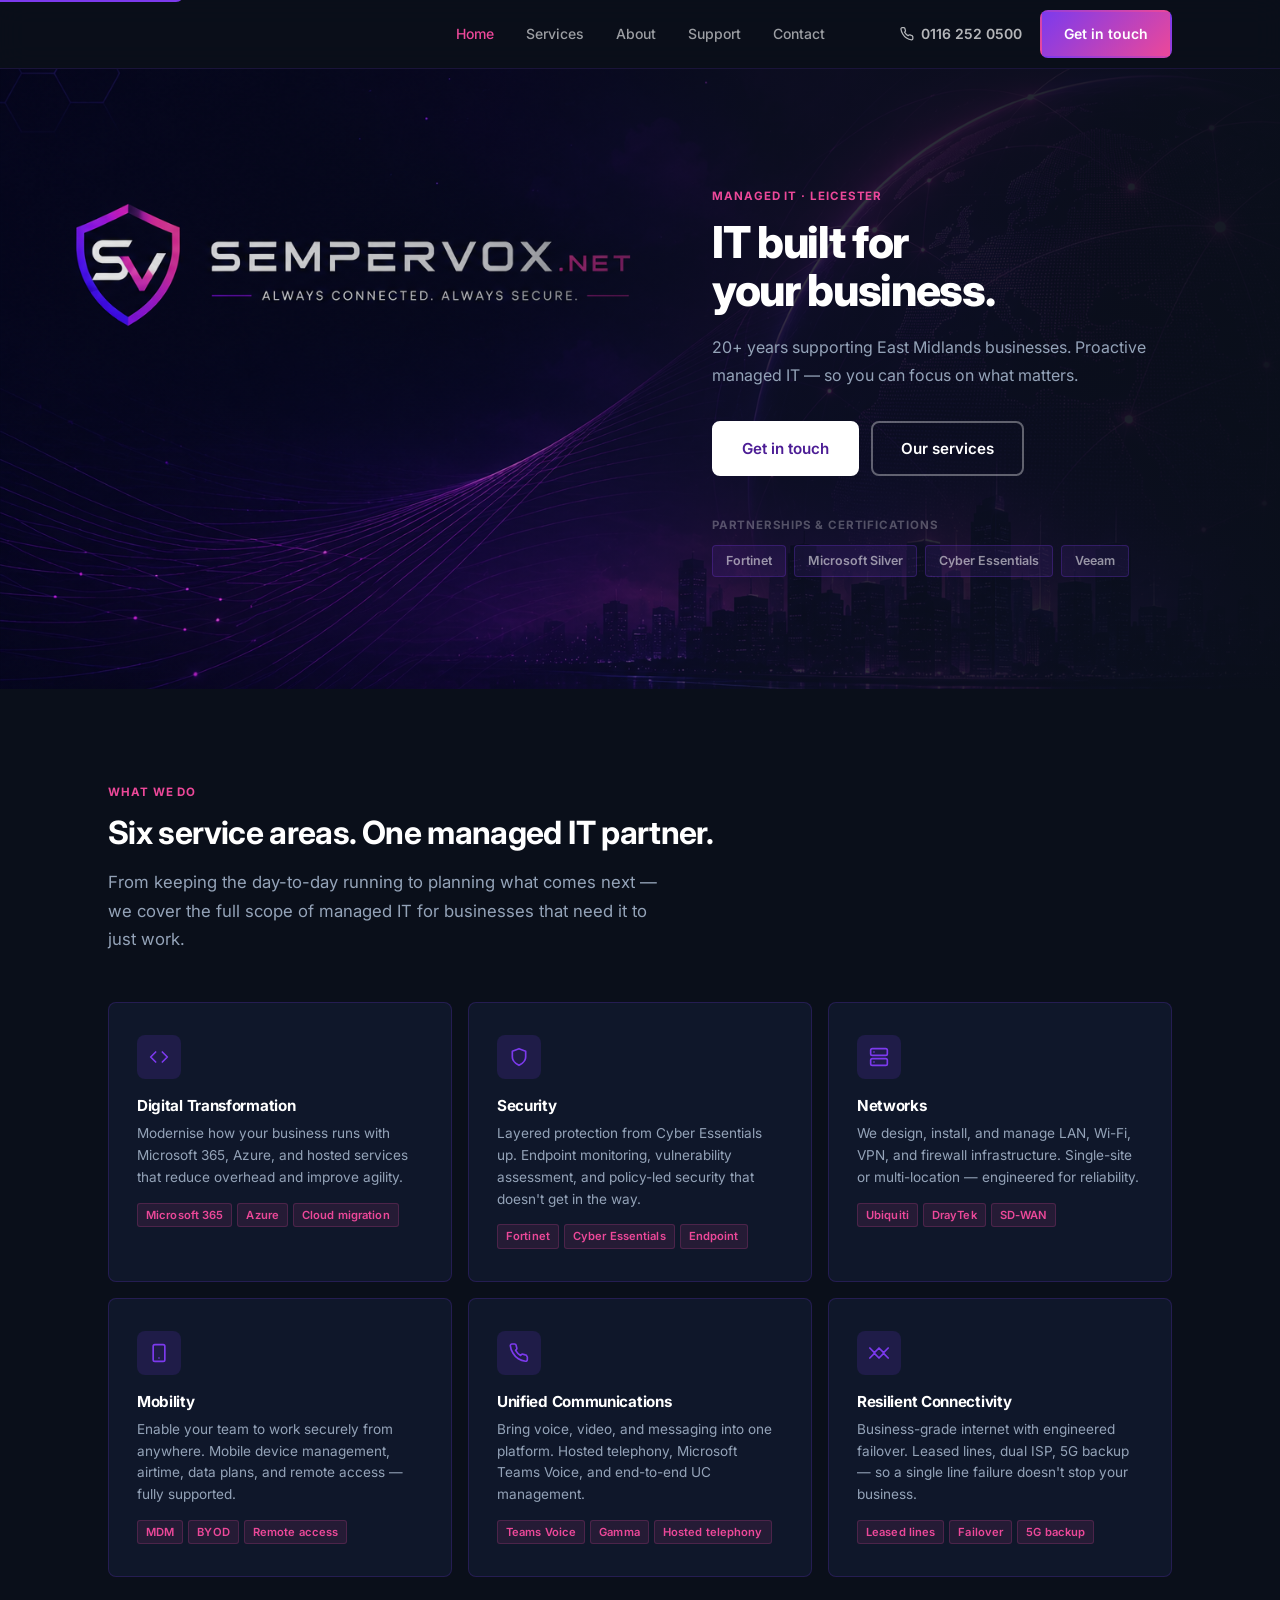
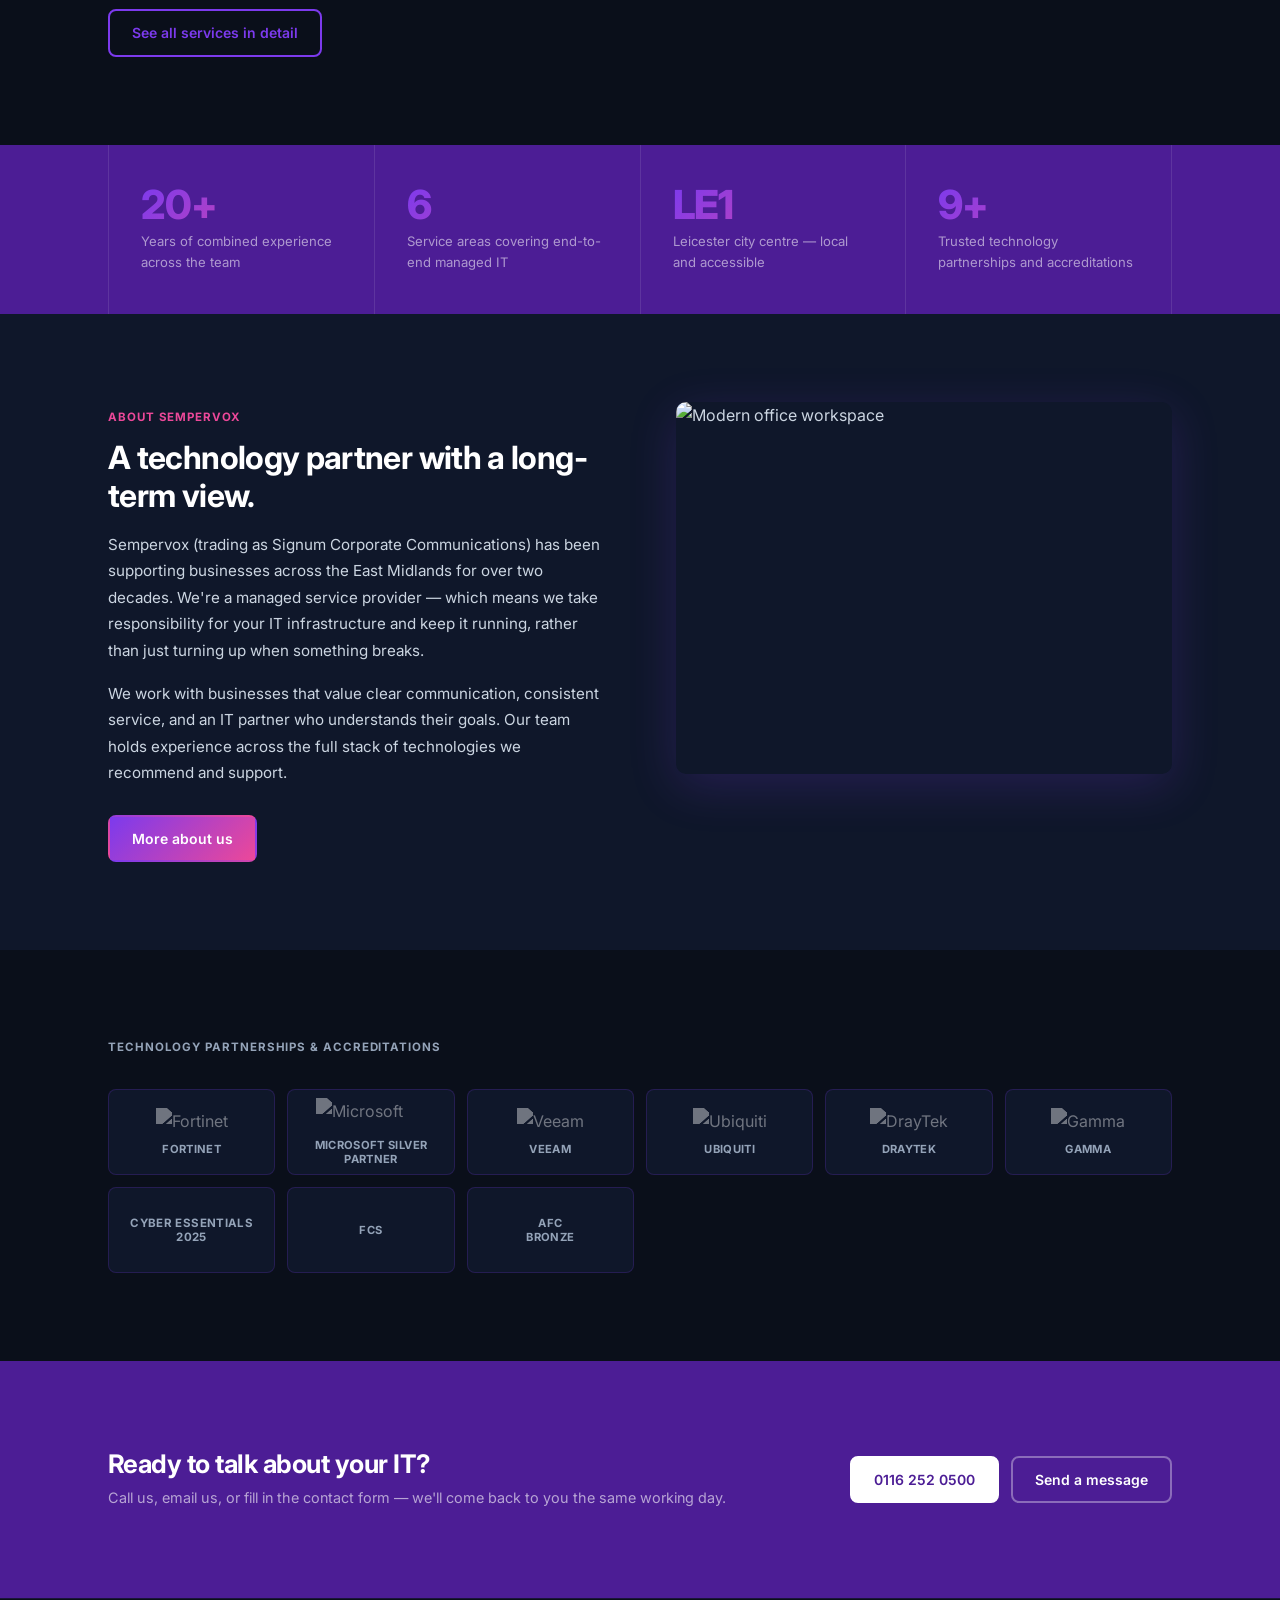
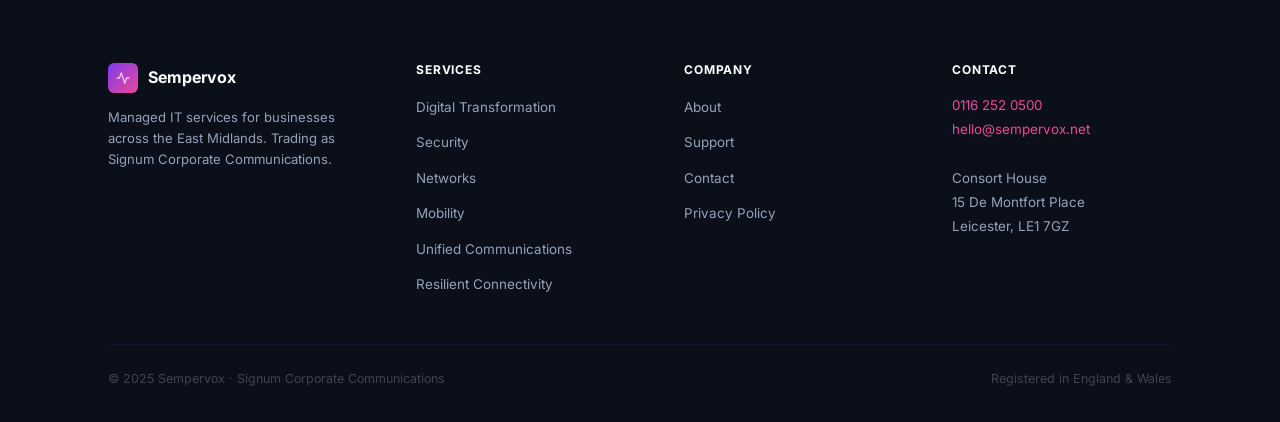
==== index.html @ 4c87d544 "Add Home link to nav on all pages Co-Authored-By: Claude Sonnet 4.6 <noreply@anthropic.com>" ====
<!DOCTYPE html>
<html lang="en">
<head>
<meta charset="UTF-8"/>
<meta name="viewport" content="width=device-width,initial-scale=1.0"/>
<title>Sempervox — Managed IT Services · Leicester</title>
<meta name="description" content="Sempervox is a Leicester-based managed service provider with over 20 years' experience. IT support, security, networks, and connectivity for businesses across the East Midlands."/>
<link rel="icon" href="assets/favicon.png"/>
<link rel="preconnect" href="https://fonts.googleapis.com"/>
<link rel="preconnect" href="https://fonts.gstatic.com" crossorigin/>
<link href="https://fonts.googleapis.com/css2?family=Inter:wght@400;500;600;700;800&display=swap" rel="stylesheet"/>
<link rel="stylesheet" href="style.css?v=3"/>
</head>
<body>
<a class="skip-link" href="#main">Skip to main content</a>

<!-- NAV -->
<header class="site-header">
  <div class="container nav">
    <nav class="nav-links" aria-label="Primary">
      <a href="index.html" aria-current="page">Home</a>
      <a href="services.html">Services</a>
      <a href="about.html">About</a>
      <a href="support.html">Support</a>
      <a href="contact.html">Contact</a>
    </nav>
    <div class="nav-right">
      <a class="nav-phone" href="tel:01162520500" aria-label="Call us on 0116 252 0500">
        <svg width="14" height="14" viewBox="0 0 24 24" fill="none" stroke="currentColor" stroke-width="2.2" stroke-linecap="round" stroke-linejoin="round"><path d="M22 16.92v3a2 2 0 0 1-2.18 2 19.79 19.79 0 0 1-8.63-3.07A19.5 19.5 0 0 1 4.69 12 19.79 19.79 0 0 1 1.61 3.4 2 2 0 0 1 3.61 1.22h3a2 2 0 0 1 2 1.72 12.84 12.84 0 0 0 .7 2.81 2 2 0 0 1-.45 2.11L7.91 8.91a16 16 0 0 0 6 6l.86-.86a2 2 0 0 1 2.11-.45 12.84 12.84 0 0 0 2.81.7A2 2 0 0 1 21.5 16.18v-.26z"/></svg>
        0116 252 0500
      </a>
      <a class="btn" href="contact.html">Get in touch</a>
    </div>
  </div>
</header>

<main id="main">

  <!-- HERO -->
  <section class="hero">
    <img class="hero-photo-bg" src="assets/herologo.png" alt="" aria-hidden="true" loading="eager"/>
    <div class="hero-overlay"></div>
    <div class="container">
      <div class="hero-inner">
        <div class="hero-content">
          <span class="label">Managed IT · Leicester</span>
          <h1>IT built for<br>your business.</h1>
          <p class="hero-sub">20+ years supporting East Midlands businesses. Proactive managed IT — so you can focus on what matters.</p>
          <div class="hero-actions">
            <a class="btn btn--white btn--lg" href="contact.html">Get in touch</a>
            <a class="btn btn--outline-white btn--lg" href="services.html">Our services</a>
          </div>
          <div class="hero-trust">
            <span class="hero-trust-label">Partnerships &amp; certifications</span>
            <div class="hero-trust-row">
              <span class="trust-pill">Fortinet</span>
              <span class="trust-pill">Microsoft Silver</span>
              <span class="trust-pill">Cyber Essentials</span>
              <span class="trust-pill">Veeam</span>
            </div>
          </div>
        </div>
      </div>
    </div>
  </section>

  <!-- SERVICES -->
  <section class="section">
    <div class="container">
      <span class="label">What we do</span>
      <h2 class="section-title">Six service areas. One managed IT partner.</h2>
      <p class="section-lead">From keeping the day-to-day running to planning what comes next — we cover the full scope of managed IT for businesses that need it to just work.</p>
      <div class="services-grid">
        <div class="service-card">
          <div class="service-icon">
            <svg width="20" height="20" viewBox="0 0 24 24" fill="none" stroke="#7C3AED" stroke-width="2" stroke-linecap="round" stroke-linejoin="round"><polyline points="16 18 22 12 16 6"/><polyline points="8 6 2 12 8 18"/></svg>
          </div>
          <h3>Digital Transformation</h3>
          <p>Modernise how your business runs with Microsoft 365, Azure, and hosted services that reduce overhead and improve agility.</p>
          <div class="service-tags">
            <span class="service-tag">Microsoft 365</span>
            <span class="service-tag">Azure</span>
            <span class="service-tag">Cloud migration</span>
          </div>
        </div>
        <div class="service-card">
          <div class="service-icon">
            <svg width="20" height="20" viewBox="0 0 24 24" fill="none" stroke="#7C3AED" stroke-width="2" stroke-linecap="round" stroke-linejoin="round"><path d="M12 22s8-4 8-10V5l-8-3-8 3v7c0 6 8 10 8 10z"/></svg>
          </div>
          <h3>Security</h3>
          <p>Layered protection from Cyber Essentials up. Endpoint monitoring, vulnerability assessment, and policy-led security that doesn't get in the way.</p>
          <div class="service-tags">
            <span class="service-tag">Fortinet</span>
            <span class="service-tag">Cyber Essentials</span>
            <span class="service-tag">Endpoint</span>
          </div>
        </div>
        <div class="service-card">
          <div class="service-icon">
            <svg width="20" height="20" viewBox="0 0 24 24" fill="none" stroke="#7C3AED" stroke-width="2" stroke-linecap="round" stroke-linejoin="round"><rect x="2" y="2" width="20" height="8" rx="2" ry="2"/><rect x="2" y="14" width="20" height="8" rx="2" ry="2"/><line x1="6" y1="6" x2="6.01" y2="6"/><line x1="6" y1="18" x2="6.01" y2="18"/></svg>
          </div>
          <h3>Networks</h3>
          <p>We design, install, and manage LAN, Wi-Fi, VPN, and firewall infrastructure. Single-site or multi-location — engineered for reliability.</p>
          <div class="service-tags">
            <span class="service-tag">Ubiquiti</span>
            <span class="service-tag">DrayTek</span>
            <span class="service-tag">SD-WAN</span>
          </div>
        </div>
        <div class="service-card">
          <div class="service-icon">
            <svg width="20" height="20" viewBox="0 0 24 24" fill="none" stroke="#7C3AED" stroke-width="2" stroke-linecap="round" stroke-linejoin="round"><rect x="5" y="2" width="14" height="20" rx="2" ry="2"/><line x1="12" y1="18" x2="12.01" y2="18"/></svg>
          </div>
          <h3>Mobility</h3>
          <p>Enable your team to work securely from anywhere. Mobile device management, airtime, data plans, and remote access — fully supported.</p>
          <div class="service-tags">
            <span class="service-tag">MDM</span>
            <span class="service-tag">BYOD</span>
            <span class="service-tag">Remote access</span>
          </div>
        </div>
        <div class="service-card">
          <div class="service-icon">
            <svg width="20" height="20" viewBox="0 0 24 24" fill="none" stroke="#7C3AED" stroke-width="2" stroke-linecap="round" stroke-linejoin="round"><path d="M22 16.92v3a2 2 0 0 1-2.18 2 19.79 19.79 0 0 1-8.63-3.07A19.5 19.5 0 0 1 4.69 12 19.79 19.79 0 0 1 1.61 3.4 2 2 0 0 1 3.61 1.22h3a2 2 0 0 1 2 1.72 12.84 12.84 0 0 0 .7 2.81 2 2 0 0 1-.45 2.11L7.91 8.91a16 16 0 0 0 6 6l.86-.86a2 2 0 0 1 2.11-.45 12.84 12.84 0 0 0 2.81.7A2 2 0 0 1 21.5 16.18v-.26z"/></svg>
          </div>
          <h3>Unified Communications</h3>
          <p>Bring voice, video, and messaging into one platform. Hosted telephony, Microsoft Teams Voice, and end-to-end UC management.</p>
          <div class="service-tags">
            <span class="service-tag">Teams Voice</span>
            <span class="service-tag">Gamma</span>
            <span class="service-tag">Hosted telephony</span>
          </div>
        </div>
        <div class="service-card">
          <div class="service-icon">
            <svg width="20" height="20" viewBox="0 0 24 24" fill="none" stroke="#7C3AED" stroke-width="2" stroke-linecap="round" stroke-linejoin="round"><path d="M1 6l5.5 5.5L12 6l5.5 5.5L23 6"/><path d="M1 18l5.5-5.5L12 18l5.5-5.5L23 18"/></svg>
          </div>
          <h3>Resilient Connectivity</h3>
          <p>Business-grade internet with engineered failover. Leased lines, dual ISP, 5G backup — so a single line failure doesn't stop your business.</p>
          <div class="service-tags">
            <span class="service-tag">Leased lines</span>
            <span class="service-tag">Failover</span>
            <span class="service-tag">5G backup</span>
          </div>
        </div>
      </div>
      <div style="margin-top:32px">
        <a class="btn btn--outline" href="services.html">See all services in detail</a>
      </div>
    </div>
  </section>

  <!-- STATS -->
  <section class="section--navy stats-bar">
    <div class="container">
      <div class="stats-inner">
        <div class="stat-block">
          <div class="stat-num">20+</div>
          <div class="stat-label">Years of combined experience across the team</div>
        </div>
        <div class="stat-block">
          <div class="stat-num">6</div>
          <div class="stat-label">Service areas covering end-to-end managed IT</div>
        </div>
        <div class="stat-block">
          <div class="stat-num">LE1</div>
          <div class="stat-label">Leicester city centre — local and accessible</div>
        </div>
        <div class="stat-block">
          <div class="stat-num">9+</div>
          <div class="stat-label">Trusted technology partnerships and accreditations</div>
        </div>
      </div>
    </div>
  </section>

  <!-- ABOUT -->
  <section class="section section--alt">
    <div class="container">
      <div class="about-split">
        <div>
          <span class="label">About Sempervox</span>
          <h2 class="section-title">A technology partner with a long-term view.</h2>
          <div class="about-body">
            <p>Sempervox (trading as Signum Corporate Communications) has been supporting businesses across the East Midlands for over two decades. We're a managed service provider — which means we take responsibility for your IT infrastructure and keep it running, rather than just turning up when something breaks.</p>
            <p>We work with businesses that value clear communication, consistent service, and an IT partner who understands their goals. Our team holds experience across the full stack of technologies we recommend and support.</p>
          </div>
          <div style="margin-top:28px">
            <a class="btn" href="about.html">More about us</a>
          </div>
        </div>
        <div>
          <img class="about-photo" src="https://images.unsplash.com/photo-1497366216548-37526070297c?auto=format&fit=crop&w=900&q=80" alt="Modern office workspace" loading="lazy"/>
        </div>
      </div>
    </div>
  </section>

  <!-- PARTNERS -->
  <section class="section">
    <div class="container">
      <p class="partners-title">Technology partnerships &amp; accreditations</p>
      <div class="partner-logo-grid">
        <div class="partner-logo-card">
          <img src="https://logo.clearbit.com/fortinet.com" alt="Fortinet" loading="lazy"/>
          <span class="partner-logo-text">Fortinet</span>
        </div>
        <div class="partner-logo-card">
          <img src="https://logo.clearbit.com/microsoft.com" alt="Microsoft Silver Partner" loading="lazy"/>
          <span class="partner-logo-text">Microsoft Silver Partner</span>
        </div>
        <div class="partner-logo-card">
          <img src="https://logo.clearbit.com/veeam.com" alt="Veeam" loading="lazy"/>
          <span class="partner-logo-text">Veeam</span>
        </div>
        <div class="partner-logo-card">
          <img src="https://logo.clearbit.com/ui.com" alt="Ubiquiti" loading="lazy"/>
          <span class="partner-logo-text">Ubiquiti</span>
        </div>
        <div class="partner-logo-card">
          <img src="https://logo.clearbit.com/draytek.com" alt="DrayTek" loading="lazy"/>
          <span class="partner-logo-text">DrayTek</span>
        </div>
        <div class="partner-logo-card">
          <img src="https://logo.clearbit.com/gamma.co.uk" alt="Gamma" loading="lazy"/>
          <span class="partner-logo-text">Gamma</span>
        </div>
        <div class="partner-logo-card">
          <span class="partner-logo-text" style="font-size:.72rem">Cyber Essentials<br>2025</span>
        </div>
        <div class="partner-logo-card">
          <span class="partner-logo-text">FCS</span>
        </div>
        <div class="partner-logo-card">
          <span class="partner-logo-text">AFC<br>Bronze</span>
        </div>
      </div>
    </div>
  </section>

  <!-- CTA -->
  <section class="section section--navy">
    <div class="container">
      <div class="cta-band">
        <div>
          <h2>Ready to talk about your IT?</h2>
          <p>Call us, email us, or fill in the contact form — we'll come back to you the same working day.</p>
        </div>
        <div class="cta-actions">
          <a class="btn btn--white" href="tel:01162520500">0116 252 0500</a>
          <a class="btn btn--outline-white" href="contact.html">Send a message</a>
        </div>
      </div>
    </div>
  </section>

</main>

<!-- FOOTER -->
<footer class="site-footer">
  <div class="container">
    <div class="footer-grid">
      <div>
        <div class="footer-logo">
          <span class="footer-logo-mark" aria-hidden="true">
            <svg width="14" height="14" viewBox="0 0 24 24" fill="none" stroke="rgba(255,255,255,.7)" stroke-width="2.2" stroke-linecap="round" stroke-linejoin="round"><polyline points="22 12 18 12 15 21 9 3 6 12 2 12"/></svg>
          </span>
          Sempervox
        </div>
        <p class="footer-tagline">Managed IT services for businesses across the East Midlands. Trading as Signum Corporate Communications.</p>
      </div>
      <div class="footer-col">
        <h4>Services</h4>
        <ul>
          <li><a href="services.html#transformation">Digital Transformation</a></li>
          <li><a href="services.html#security">Security</a></li>
          <li><a href="services.html#networks">Networks</a></li>
          <li><a href="services.html#mobility">Mobility</a></li>
          <li><a href="services.html#uc">Unified Communications</a></li>
          <li><a href="services.html#connectivity">Resilient Connectivity</a></li>
        </ul>
      </div>
      <div class="footer-col">
        <h4>Company</h4>
        <ul>
          <li><a href="about.html">About</a></li>
          <li><a href="support.html">Support</a></li>
          <li><a href="contact.html">Contact</a></li>
          <li><a href="privacy.html">Privacy Policy</a></li>
        </ul>
      </div>
      <div class="footer-col">
        <h4>Contact</h4>
        <address>
          <a href="tel:01162520500">0116 252 0500</a><br>
          <a href="mailto:hello@sempervox.net">hello@sempervox.net</a><br><br>
          Consort House<br>
          15 De Montfort Place<br>
          Leicester, LE1 7GZ
        </address>
      </div>
    </div>
    <div class="footer-bottom">
      <span>© 2025 Sempervox · Signum Corporate Communications</span>
      <span>Registered in England &amp; Wales</span>
    </div>
  </div>
</footer>

</body>
</html>
---- style.css ----
/* ── Variables ─────────────────────────────────────────────────────────────── */
:root {
  --primary:    #7C3AED;
  --secondary:  #EC4899;
  --accent:     #EC4899;
  --violet:     #4C1D95;

  --background: #0A0F1A;
  --surface:    #0F172A;
  --surface-2:  #131929;

  --heading:    #FFFFFF;
  --text:       #CBD5E1;
  --muted:      #94A3B8;

  --gradient:   linear-gradient(135deg, #7C3AED 0%, #EC4899 100%);
  --border:     rgba(124,58,237,.2);
  --border-hover: rgba(236,72,153,.5);
  --radius:     8px;
}

/* ── Reset ──────────────────────────────────────────────────────────────────── */
*, *::before, *::after { box-sizing: border-box; margin: 0; padding: 0; }
html { scroll-behavior: smooth; font-size: 16px; }
body {
  font-family: 'Inter', -apple-system, BlinkMacSystemFont, 'Segoe UI', sans-serif;
  color: var(--text);
  background: var(--background);
  line-height: 1.65;
  -webkit-font-smoothing: antialiased;
}
img { max-width: 100%; display: block; }
a { color: var(--secondary); text-decoration: none; transition: color .15s; }
a:hover { color: #fff; }
ul, ol { list-style: none; }

/* ── Layout ─────────────────────────────────────────────────────────────────── */
.container {
  width: 100%;
  max-width: 1120px;
  margin: 0 auto;
  padding: 0 28px;
}
.section { padding: 88px 0; }
.section--alt { background: var(--surface); }
.section--navy {
  background: var(--violet);
  color: #fff;
}
.section--dark { background: var(--background); }

/* ── Skip link ──────────────────────────────────────────────────────────────── */
.skip-link {
  position: absolute; top: -40px; left: 0;
  background: var(--primary); color: #fff;
  padding: 8px 16px; z-index: 100;
  border-radius: 0 0 var(--radius) 0;
  transition: top .2s;
}
.skip-link:focus { top: 0; }

/* ── Header / Nav ───────────────────────────────────────────────────────────── */
.site-header {
  position: sticky; top: 0; z-index: 50;
  background: rgba(10,15,26,.9);
  border-bottom: 1px solid rgba(124,58,237,.15);
  backdrop-filter: blur(14px);
  -webkit-backdrop-filter: blur(14px);
}
.nav {
  display: grid;
  grid-template-columns: 1fr auto 1fr;
  align-items: center;
  height: 68px;
}
.nav-links {
  grid-column: 2;
  display: flex;
  align-items: center;
  gap: 32px;
}
.nav-links a {
  font-size: .875rem;
  font-weight: 500;
  color: rgba(255,255,255,.6);
  transition: color .15s;
}
.nav-links a:hover,
.nav-links a[aria-current="page"] { color: var(--secondary); }
.nav-right {
  grid-column: 3;
  justify-self: end;
  display: flex;
  align-items: center;
  gap: 18px;
}
.nav-phone {
  font-size: .875rem;
  font-weight: 600;
  color: rgba(255,255,255,.7);
  display: flex;
  align-items: center;
  gap: 7px;
}
.nav-phone:hover { color: var(--secondary); }

/* ── Buttons ────────────────────────────────────────────────────────────────── */
.btn {
  display: inline-flex;
  align-items: center;
  gap: 7px;
  padding: 10px 22px;
  background: var(--gradient);
  color: #fff;
  font-size: .875rem;
  font-weight: 600;
  border-radius: var(--radius);
  border: 2px solid transparent;
  cursor: pointer;
  transition: opacity .15s, box-shadow .15s;
  white-space: nowrap;
}
.btn:hover { opacity: .88; color: #fff; box-shadow: 0 4px 24px rgba(124,58,237,.45); }
.btn--outline {
  background: transparent;
  color: var(--primary);
  border-color: var(--primary);
}
.btn--outline:hover { background: var(--primary); color: #fff; opacity: 1; box-shadow: none; }
.btn--white {
  background: #fff;
  color: var(--violet);
  border-color: #fff;
}
.btn--white:hover { background: #f3e8ff; color: var(--violet); opacity: 1; box-shadow: none; }
.btn--outline-white {
  background: transparent;
  color: #fff;
  border-color: rgba(255,255,255,.35);
}
.btn--outline-white:hover { background: rgba(255,255,255,.1); color: #fff; opacity: 1; }
.btn--lg { padding: 13px 28px; font-size: .95rem; }

/* ── Labels / headings ──────────────────────────────────────────────────────── */
.label {
  display: inline-block;
  font-size: .72rem;
  font-weight: 700;
  letter-spacing: .08em;
  text-transform: uppercase;
  color: var(--secondary);
  margin-bottom: 12px;
}
.section--navy .label { color: #f9a8d4; }
h1, h2, h3, h4 {
  font-weight: 700;
  line-height: 1.2;
  letter-spacing: -.02em;
  color: var(--heading);
}
.section-title { font-size: 2rem; margin-bottom: 16px; }
.section-lead {
  font-size: 1.05rem;
  color: var(--muted);
  max-width: 560px;
  line-height: 1.7;
}
.section--navy .section-lead { color: rgba(255,255,255,.65); }

/* ── Hero ───────────────────────────────────────────────────────────────────── */
.hero {
  position: relative;
  min-height: 620px;
  overflow: hidden;
  color: #fff;
}
.hero-photo-bg {
  position: absolute;
  inset: 0;
  width: 100%;
  height: 100%;
  object-fit: cover;
  object-position: center;
  z-index: 0;
}
.hero-overlay {
  position: absolute;
  inset: 0;
  z-index: 1;
  background: linear-gradient(
    90deg,
    rgba(10,15,26,.05) 0%,
    rgba(10,15,26,.30) 38%,
    rgba(10,15,26,.82) 60%,
    rgba(10,15,26,.97) 100%
  );
}
.hero > .container {
  position: relative;
  z-index: 2;
}
.hero-inner {
  display: flex;
  justify-content: flex-end;
  align-items: center;
  min-height: 620px;
  padding: 64px 0;
}
.hero-content { max-width: 460px; }
.hero h1 {
  font-size: 2.75rem;
  font-weight: 800;
  color: #fff;
  line-height: 1.1;
  letter-spacing: -.03em;
  margin-bottom: 20px;
}
.hero-sub {
  font-size: 1rem;
  color: var(--muted);
  line-height: 1.7;
  margin-bottom: 32px;
}
.hero-actions { display: flex; gap: 12px; flex-wrap: wrap; margin-bottom: 40px; }
.hero-trust { display: flex; flex-direction: column; gap: 10px; }
.hero-trust-label {
  font-size: .72rem;
  font-weight: 700;
  letter-spacing: .07em;
  text-transform: uppercase;
  color: rgba(255,255,255,.28);
}
.hero-trust-row { display: flex; flex-wrap: wrap; gap: 8px; }
.trust-pill {
  font-size: .78rem;
  font-weight: 600;
  color: rgba(255,255,255,.55);
  background: rgba(124,58,237,.1);
  border: 1px solid rgba(124,58,237,.25);
  padding: 5px 13px;
  border-radius: 4px;
}
.hero-visual { display: none; }
.hero-logo-visual { display: none; }

/* ── Services grid ──────────────────────────────────────────────────────────── */
.services-grid {
  display: grid;
  grid-template-columns: repeat(3, 1fr);
  gap: 16px;
  margin-top: 48px;
}
.service-card {
  background: var(--surface);
  border: 1px solid var(--border);
  border-radius: var(--radius);
  padding: 32px 28px;
  transition: border-color .2s, box-shadow .2s, transform .2s;
  cursor: default;
}
.service-card:hover {
  border-color: var(--border-hover);
  box-shadow: 0 8px 32px rgba(124,58,237,.15);
  transform: translateY(-3px);
}
.service-icon {
  width: 44px; height: 44px;
  background: rgba(124,58,237,.15);
  border-radius: 8px;
  display: grid; place-items: center;
  margin-bottom: 18px;
}
.service-card h3 { font-size: .95rem; font-weight: 700; color: #fff; margin-bottom: 8px; }
.service-card p { font-size: .85rem; color: var(--muted); line-height: 1.6; margin-bottom: 14px; }
.service-tags { display: flex; flex-wrap: wrap; gap: 5px; }
.service-tag {
  font-size: .7rem;
  font-weight: 600;
  color: var(--secondary);
  background: rgba(236,72,153,.1);
  border: 1px solid rgba(236,72,153,.2);
  padding: 2px 8px;
  border-radius: 3px;
  letter-spacing: .01em;
}

/* ── Stats bar ──────────────────────────────────────────────────────────────── */
.stats-bar { padding: 0; }
.stats-inner {
  display: grid;
  grid-template-columns: repeat(4, 1fr);
  border-left: 1px solid rgba(255,255,255,.1);
}
.stat-block {
  padding: 40px 32px;
  border-right: 1px solid rgba(255,255,255,.1);
}
.stat-num {
  font-size: 2.5rem;
  font-weight: 800;
  background: var(--gradient);
  -webkit-background-clip: text;
  -webkit-text-fill-color: transparent;
  background-clip: text;
  line-height: 1;
  margin-bottom: 6px;
  letter-spacing: -.03em;
}
.stat-label { font-size: .82rem; color: rgba(255,255,255,.55); }

/* ── About split ────────────────────────────────────────────────────────────── */
.about-split {
  display: grid;
  grid-template-columns: 1fr 1fr;
  gap: 72px;
  align-items: start;
}
.about-body p { color: var(--text); line-height: 1.75; margin-bottom: 16px; font-size: .95rem; }
.about-body p:last-child { margin-bottom: 0; }
.value-list { display: flex; flex-direction: column; gap: 16px; }
.value-item { display: flex; gap: 14px; align-items: flex-start; }
.value-dot {
  width: 8px; height: 8px;
  background: var(--secondary);
  border-radius: 50%;
  flex-shrink: 0;
  margin-top: 7px;
}
.value-item strong { display: block; font-size: .9rem; color: #fff; margin-bottom: 3px; }
.value-item span { font-size: .84rem; color: var(--muted); line-height: 1.55; }

/* ── Partners ───────────────────────────────────────────────────────────────── */
.partners-title {
  font-size: .72rem;
  font-weight: 700;
  letter-spacing: .08em;
  text-transform: uppercase;
  color: var(--muted);
  margin-bottom: 28px;
}
.partners-row { display: flex; flex-wrap: wrap; gap: 10px; align-items: center; }
.partner-badge {
  font-size: .82rem;
  font-weight: 600;
  color: rgba(255,255,255,.65);
  background: var(--surface);
  border: 1px solid var(--border);
  padding: 8px 18px;
  border-radius: var(--radius);
  transition: border-color .15s, color .15s;
}
.partner-badge:hover { border-color: var(--secondary); color: var(--secondary); }

/* ── Partner logo grid ───────────────────────────────────────────────────────── */
.partner-logo-grid {
  display: grid;
  grid-template-columns: repeat(auto-fill, minmax(148px, 1fr));
  gap: 12px;
  margin-top: 32px;
}
.partner-logo-card {
  display: flex;
  flex-direction: column;
  align-items: center;
  justify-content: center;
  gap: 8px;
  height: 86px;
  background: var(--surface);
  border: 1px solid var(--border);
  border-radius: 8px;
  padding: 14px 18px;
  transition: border-color .18s, box-shadow .18s;
}
.partner-logo-card:hover {
  border-color: var(--secondary);
  box-shadow: 0 4px 18px rgba(236,72,153,.1);
}
.partner-logo-card img {
  max-height: 32px; max-width: 110px;
  width: auto; height: auto;
  object-fit: contain;
  filter: grayscale(100%) brightness(3);
  opacity: .4;
  transition: filter .22s, opacity .22s;
}
.partner-logo-card:hover img { filter: grayscale(0%) brightness(1.1); opacity: 1; }
.partner-logo-text {
  font-size: .7rem;
  font-weight: 700;
  color: var(--muted);
  text-align: center;
  line-height: 1.25;
  letter-spacing: .03em;
  text-transform: uppercase;
}
.partner-logo-card:hover .partner-logo-text { color: var(--secondary); }

/* ── CTA band ───────────────────────────────────────────────────────────────── */
.cta-band {
  display: flex;
  align-items: center;
  justify-content: space-between;
  gap: 32px;
  flex-wrap: wrap;
}
.cta-band h2 { color: #fff; font-size: 1.6rem; }
.cta-band p { color: rgba(255,255,255,.6); margin-top: 6px; font-size: .9rem; }
.cta-actions { display: flex; gap: 12px; flex-shrink: 0; }

/* ── Footer ─────────────────────────────────────────────────────────────────── */
.site-footer {
  background: var(--background);
  color: var(--muted);
  padding: 64px 0 32px;
  border-top: 1px solid rgba(124,58,237,.15);
}
.footer-grid {
  display: grid;
  grid-template-columns: 260px 1fr 1fr 1fr;
  gap: 48px;
  padding-bottom: 48px;
  border-bottom: 1px solid rgba(124,58,237,.1);
}
.footer-logo {
  display: flex;
  align-items: center;
  gap: 10px;
  color: #fff;
  font-weight: 700;
  font-size: 1rem;
  margin-bottom: 14px;
}
.footer-logo-mark {
  width: 30px; height: 30px;
  background: var(--gradient);
  border-radius: 6px;
  display: grid; place-items: center;
}
.footer-tagline { font-size: .82rem; line-height: 1.6; color: var(--muted); }
.footer-col h4 {
  font-size: .75rem;
  font-weight: 700;
  letter-spacing: .07em;
  text-transform: uppercase;
  color: #fff;
  margin-bottom: 16px;
}
.footer-col ul { display: flex; flex-direction: column; gap: 9px; }
.footer-col ul a { font-size: .84rem; color: var(--muted); }
.footer-col ul a:hover { color: var(--secondary); }
.footer-col address {
  font-style: normal;
  font-size: .84rem;
  line-height: 1.8;
  color: var(--muted);
}
.footer-col address a { transition: color .15s; }
.footer-col address a:hover { color: var(--secondary); }
.footer-bottom {
  display: flex;
  justify-content: space-between;
  align-items: center;
  padding-top: 24px;
  font-size: .78rem;
  color: rgba(255,255,255,.22);
  flex-wrap: wrap;
  gap: 8px;
}

/* ── Page hero (inner pages) ────────────────────────────────────────────────── */
.page-hero {
  background: var(--surface);
  color: #fff;
  padding: 64px 0;
  border-bottom: 1px solid rgba(124,58,237,.2);
  position: relative;
  overflow: hidden;
}
.page-hero::before {
  content: '';
  position: absolute;
  top: -120px; left: -120px;
  width: 500px; height: 500px;
  background: radial-gradient(circle, rgba(124,58,237,.18) 0%, transparent 65%);
  pointer-events: none;
}
.page-hero .container { position: relative; z-index: 1; }
.page-hero .label { color: var(--secondary); }
.page-hero h1 { color: #fff; font-size: 2.25rem; font-weight: 800; margin-bottom: 14px; }
.page-hero p { font-size: .95rem; color: var(--muted); max-width: 540px; line-height: 1.7; }

/* ── Services page ──────────────────────────────────────────────────────────── */
.service-full {
  display: grid;
  grid-template-columns: 240px 1fr;
  gap: 40px;
  padding: 40px 0;
  border-bottom: 1px solid rgba(124,58,237,.15);
  align-items: start;
}
.service-full:last-child { border-bottom: none; }
.service-full-icon {
  width: 52px; height: 52px;
  background: rgba(124,58,237,.15);
  border-radius: 8px;
  display: grid; place-items: center;
  margin-bottom: 12px;
}
.service-full-label {
  font-size: .72rem;
  font-weight: 700;
  letter-spacing: .07em;
  text-transform: uppercase;
  color: var(--secondary);
}
.service-full-title { font-size: 1.1rem; font-weight: 700; color: #fff; margin-top: 4px; }
.service-full-body { font-size: .9rem; color: var(--text); line-height: 1.75; }
.service-full-body p { margin-bottom: 12px; }
.service-full-body p:last-child { margin-bottom: 0; }
.service-detail-tags { display: flex; flex-wrap: wrap; gap: 6px; margin-top: 16px; }

/* ── About page ─────────────────────────────────────────────────────────────── */
.cert-grid {
  display: grid;
  grid-template-columns: repeat(3, 1fr);
  gap: 16px;
  margin-top: 32px;
}
.cert-card {
  background: var(--surface);
  border: 1px solid var(--border);
  border-radius: 8px;
  padding: 20px;
  transition: border-color .2s;
}
.cert-card:hover { border-color: var(--border-hover); }
.cert-card h4 { font-size: .88rem; color: #fff; margin-bottom: 4px; }
.cert-card p { font-size: .8rem; color: var(--muted); line-height: 1.5; }

/* ── Contact page ───────────────────────────────────────────────────────────── */
.contact-split {
  display: grid;
  grid-template-columns: 1fr 420px;
  gap: 64px;
  align-items: start;
}
.contact-detail { display: flex; gap: 16px; align-items: flex-start; margin-bottom: 28px; }
.contact-detail-icon {
  width: 40px; height: 40px;
  background: rgba(124,58,237,.15);
  border-radius: 7px;
  display: grid; place-items: center;
  flex-shrink: 0;
}
.contact-detail h4 { font-size: .82rem; font-weight: 700; color: #fff; margin-bottom: 3px; }
.contact-detail p, .contact-detail a { font-size: .9rem; color: var(--muted); line-height: 1.6; }
.contact-detail a:hover { color: var(--secondary); }
.contact-aside {
  background: var(--surface);
  border: 1px solid var(--border);
  border-radius: 8px;
  padding: 28px;
}
.contact-aside h3 { font-size: 1rem; color: #fff; margin-bottom: 6px; }
.contact-aside p { font-size: .85rem; color: var(--muted); margin-bottom: 20px; line-height: 1.6; }

/* ── Contact form ───────────────────────────────────────────────────────────── */
.form-row { display: grid; grid-template-columns: 1fr 1fr; gap: 16px; }
.form-field { display: flex; flex-direction: column; gap: 6px; margin-bottom: 18px; }
.form-field label { font-size: .82rem; font-weight: 600; color: rgba(255,255,255,.75); }
.form-field input,
.form-field select,
.form-field textarea {
  padding: 10px 14px;
  border: 1.5px solid rgba(124,58,237,.25);
  border-radius: var(--radius);
  font-size: .9rem;
  font-family: inherit;
  color: var(--text);
  background: var(--background);
  transition: border-color .15s;
  outline: none;
}
.form-field input:focus,
.form-field select:focus,
.form-field textarea:focus { border-color: var(--primary); }
.form-field input::placeholder,
.form-field textarea::placeholder { color: var(--muted); }
.form-field textarea { resize: vertical; min-height: 120px; }
.form-field select option { background: var(--surface); color: var(--text); }
@media (max-width: 580px) { .form-row { grid-template-columns: 1fr; } }

/* ── Support page ───────────────────────────────────────────────────────────── */
.support-options {
  display: grid;
  grid-template-columns: repeat(3, 1fr);
  gap: 20px;
  margin-top: 40px;
}
.support-card {
  background: var(--surface);
  border: 1px solid var(--border);
  border-radius: 8px;
  padding: 28px;
  transition: border-color .2s, box-shadow .2s;
}
.support-card:hover {
  border-color: var(--border-hover);
  box-shadow: 0 4px 20px rgba(124,58,237,.12);
}
.support-card-icon {
  width: 44px; height: 44px;
  background: rgba(124,58,237,.15);
  border-radius: 8px;
  display: grid; place-items: center;
  margin-bottom: 16px;
}
.support-card h3 { font-size: .95rem; color: #fff; margin-bottom: 6px; }
.support-card p { font-size: .84rem; color: var(--muted); line-height: 1.6; margin-bottom: 16px; }

/* ── About / section photos ──────────────────────────────────────────────────── */
.about-photo {
  width: 100%;
  border-radius: 10px;
  object-fit: cover;
  aspect-ratio: 4/3;
  display: block;
  box-shadow: 0 12px 48px rgba(124,58,237,.2);
}

/* ── Contact page redesign ───────────────────────────────────────────────────── */
.contact-methods {
  display: grid;
  grid-template-columns: repeat(3, 1fr);
  gap: 16px;
  margin-bottom: 56px;
}
.contact-method-card {
  background: var(--surface);
  border: 1px solid var(--border);
  border-radius: 12px;
  padding: 32px 28px;
  display: flex;
  flex-direction: column;
  transition: border-color .2s, box-shadow .2s, transform .2s;
}
.contact-method-card:hover {
  border-color: var(--border-hover);
  box-shadow: 0 8px 32px rgba(124,58,237,.15);
  transform: translateY(-3px);
}
.contact-method-icon {
  width: 52px; height: 52px;
  background: var(--gradient);
  border-radius: 12px;
  display: grid; place-items: center;
  margin-bottom: 20px;
  flex-shrink: 0;
}
.contact-method-card h3 { font-size: 1rem; color: #fff; margin-bottom: 8px; }
.contact-method-card > p { font-size: .84rem; color: var(--muted); line-height: 1.6; margin-bottom: 16px; flex: 1; }
.contact-method-value {
  display: block;
  font-size: .95rem;
  font-weight: 700;
  color: var(--secondary);
  margin-bottom: 20px;
  word-break: break-all;
}
.contact-method-btn { margin-top: auto; }

/* Main form + sidebar */
.contact-main {
  display: grid;
  grid-template-columns: 1fr 360px;
  gap: 32px;
  align-items: start;
}
.contact-form-card {
  background: var(--surface);
  border: 1px solid var(--border);
  border-radius: 12px;
  padding: 40px;
}
.contact-form-card h2 { font-size: 1.4rem; margin-bottom: 6px; }
.contact-form-card > p { font-size: .88rem; color: var(--muted); margin-bottom: 28px; line-height: 1.6; }

/* Sidebar cards */
.contact-sidebar { display: flex; flex-direction: column; gap: 16px; }
.contact-hours {
  background: var(--surface);
  border: 1px solid var(--border);
  border-radius: 12px;
  padding: 28px;
}
.contact-hours-header {
  display: flex;
  align-items: center;
  gap: 10px;
  font-size: .82rem;
  font-weight: 700;
  text-transform: uppercase;
  letter-spacing: .06em;
  color: #fff;
  margin-bottom: 18px;
}
.hours-time { color: #fff; font-weight: 600; }
.hours-time.closed { color: var(--muted); font-weight: 400; }
.hours-note {
  font-size: .76rem;
  color: var(--muted);
  line-height: 1.6;
  margin-top: 14px;
  padding-top: 14px;
  border-top: 1px solid rgba(124,58,237,.1);
}
.contact-steps {
  background: var(--surface);
  border: 1px solid var(--border);
  border-radius: 12px;
  padding: 28px;
}
.contact-steps-header {
  font-size: .82rem;
  font-weight: 700;
  text-transform: uppercase;
  letter-spacing: .06em;
  color: #fff;
  margin-bottom: 20px;
}
.step-item {
  display: flex;
  gap: 14px;
  align-items: flex-start;
  margin-bottom: 18px;
}
.step-item:last-child { margin-bottom: 0; }
.step-num {
  width: 26px; height: 26px;
  background: var(--gradient);
  border-radius: 50%;
  display: grid; place-items: center;
  font-size: .7rem;
  font-weight: 800;
  color: #fff;
  flex-shrink: 0;
  margin-top: 1px;
}
.step-text strong { display: block; font-size: .85rem; color: #fff; margin-bottom: 2px; }
.step-text span { font-size: .78rem; color: var(--muted); line-height: 1.55; }

/* ── Responsive ─────────────────────────────────────────────────────────────── */
@media (max-width: 960px) {
  .hero h1 { font-size: 2.25rem; }
  .services-grid { grid-template-columns: repeat(2, 1fr); }
  .stats-inner { grid-template-columns: repeat(2, 1fr); }
  .about-split { grid-template-columns: 1fr; gap: 40px; }
  .footer-grid { grid-template-columns: 1fr 1fr; }
  .contact-split { grid-template-columns: 1fr; }
  .contact-methods { grid-template-columns: 1fr; }
  .contact-main { grid-template-columns: 1fr; }
  .cert-grid { grid-template-columns: repeat(2, 1fr); }
  .service-full { grid-template-columns: 1fr; }
}
@media (max-width: 640px) {
  .section { padding: 60px 0; }
  .hero { min-height: 520px; }
  .hero-inner { min-height: 520px; justify-content: flex-start; padding: 56px 0; }
  .hero-content { max-width: 100%; }
  .hero-overlay { background: rgba(10,15,26,.82); }
  .hero h1 { font-size: 1.9rem; }
  .nav { grid-template-columns: 1fr auto; }
  .nav-links { display: none; }
  .nav-right { grid-column: 2; }
  .services-grid { grid-template-columns: 1fr; }
  .stats-inner { grid-template-columns: 1fr 1fr; }
  .footer-grid { grid-template-columns: 1fr; }
  .cta-band { flex-direction: column; text-align: center; }
  .support-options { grid-template-columns: 1fr; }
  .cert-grid { grid-template-columns: 1fr; }
  .contact-form-card { padding: 24px; }
  .contact-methods { grid-template-columns: 1fr; }
}
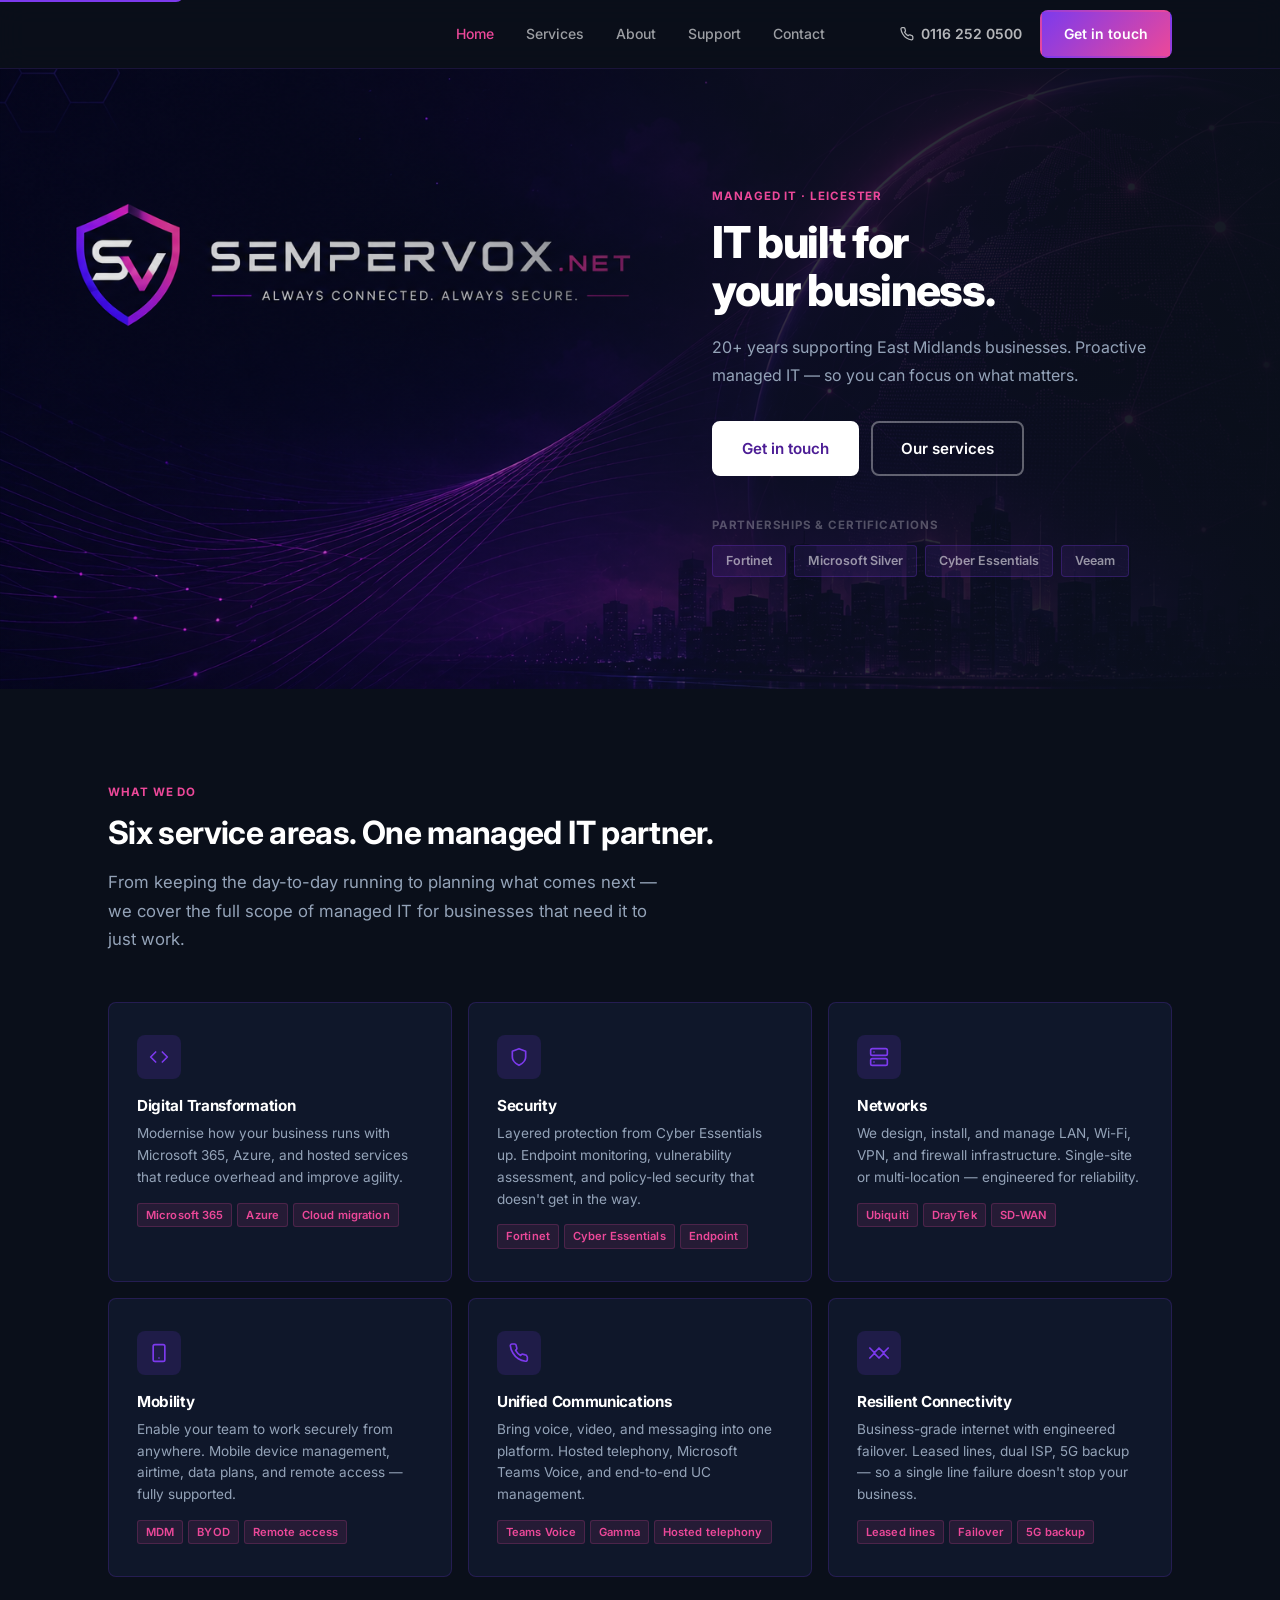
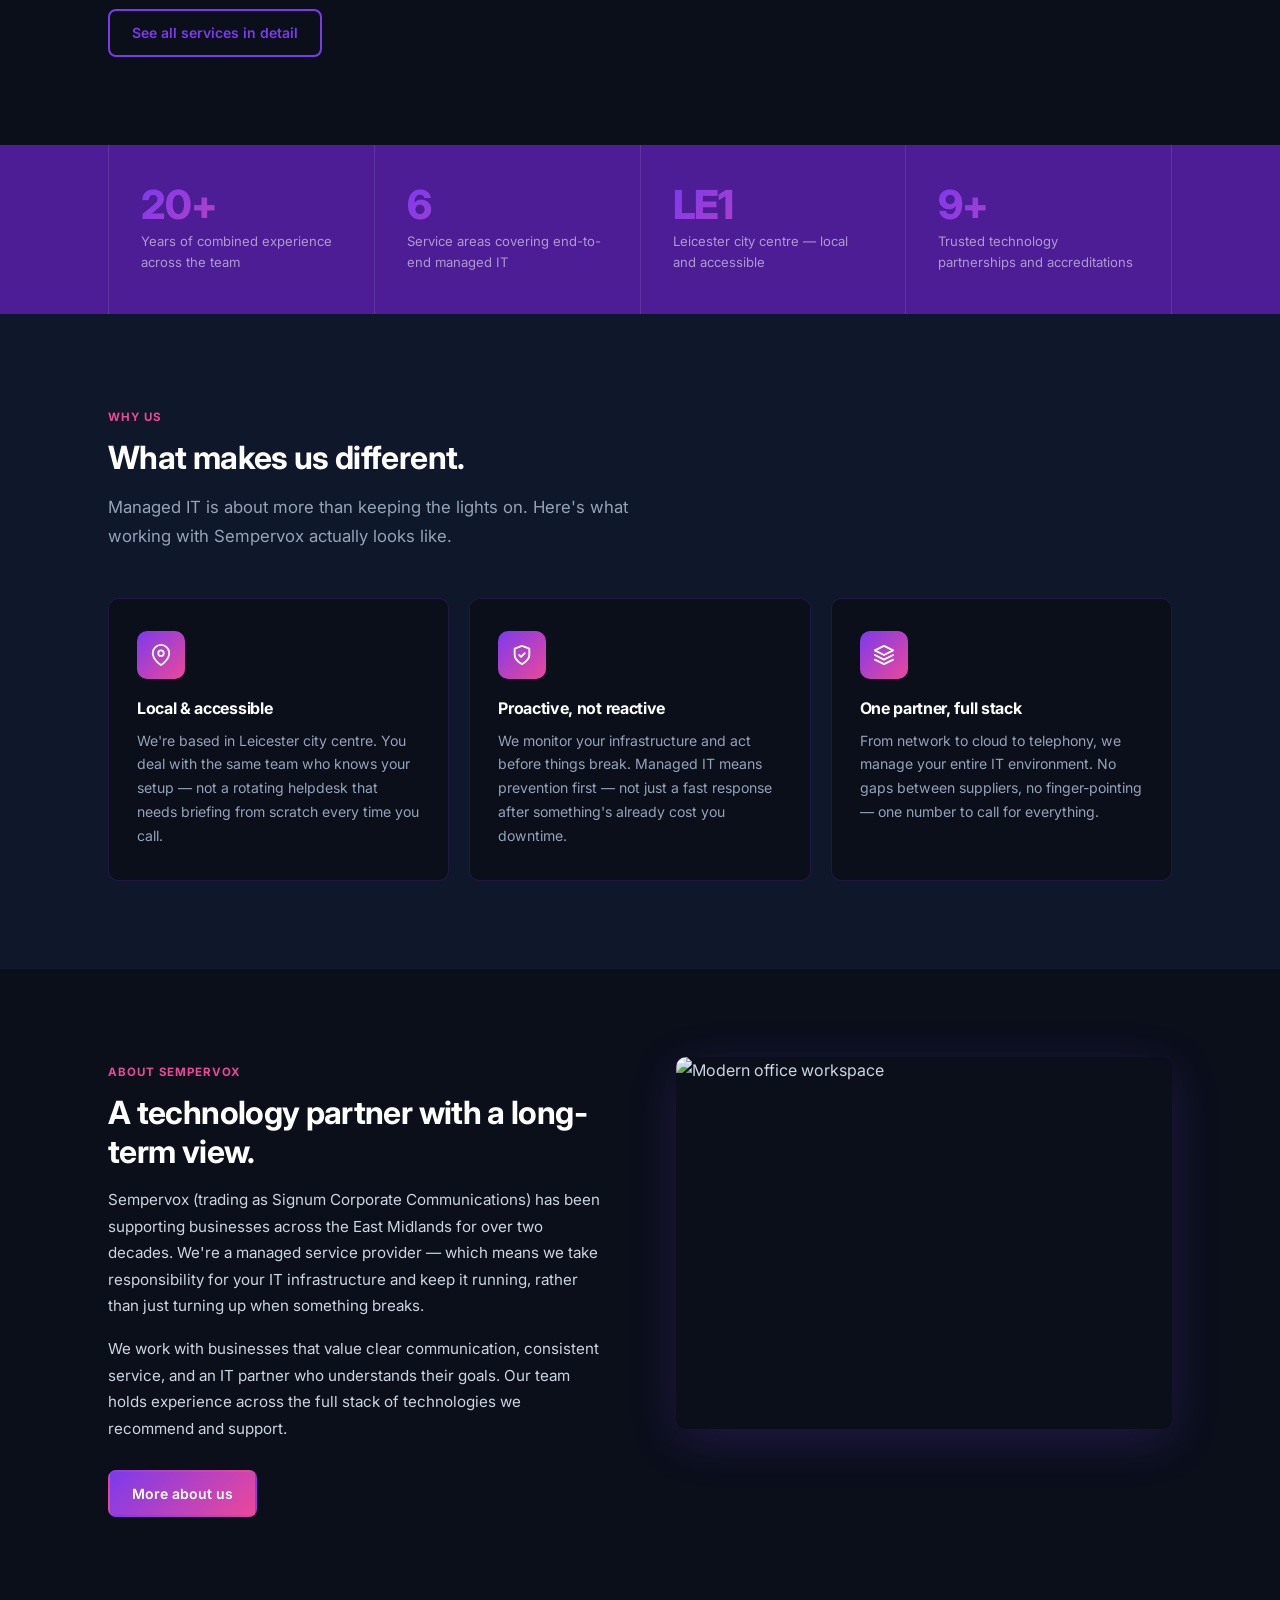
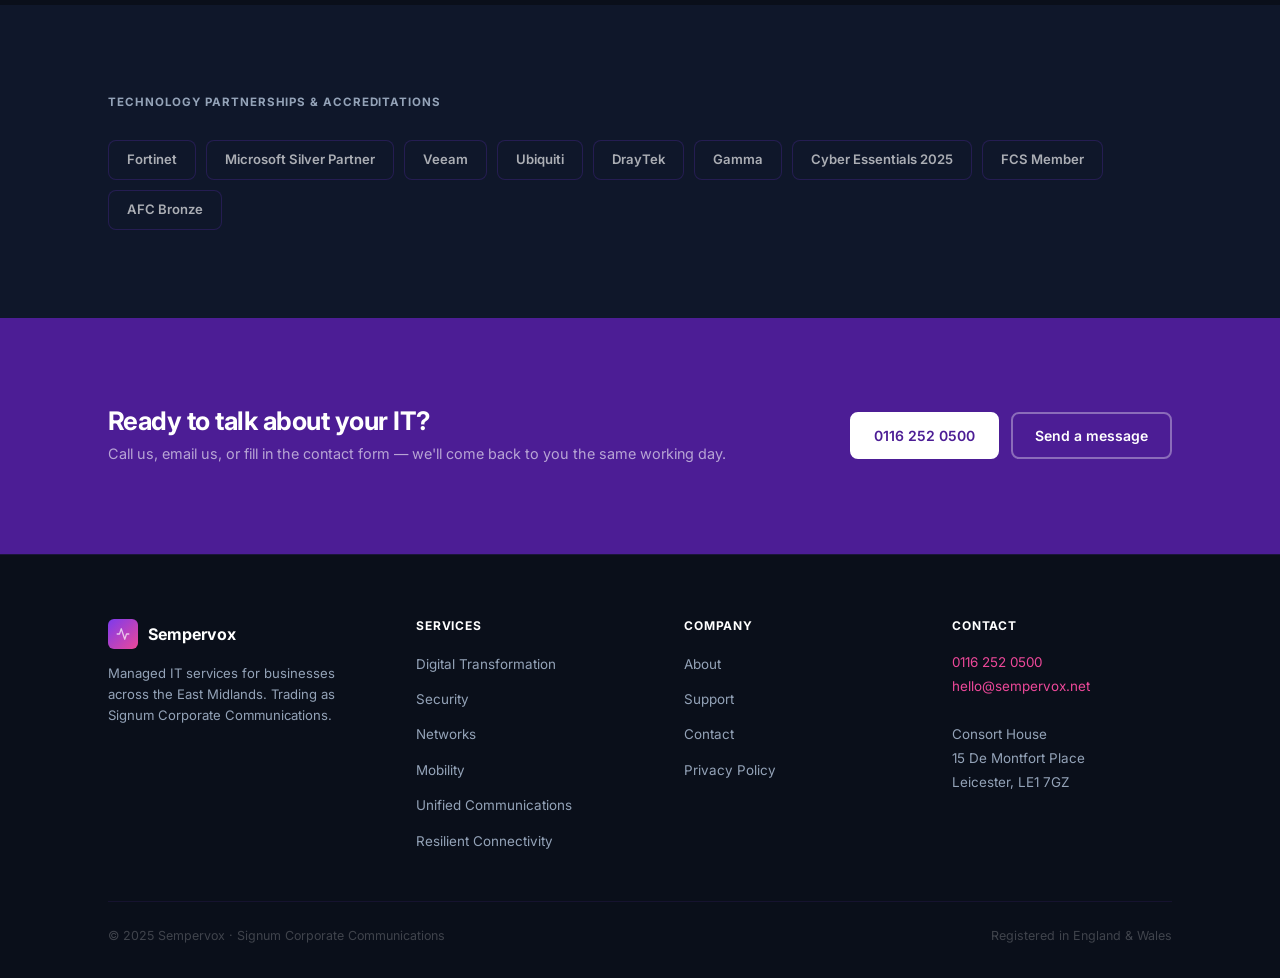
==== commit edd97547: "Improve homepage flow and visual consistency - Add 'Why Sempervox' section with three differentiator" ====
--- a/index.html
+++ b/index.html
@@ -9,7 +9,7 @@
 <link rel="preconnect" href="https://fonts.googleapis.com"/>
 <link rel="preconnect" href="https://fonts.gstatic.com" crossorigin/>
 <link href="https://fonts.googleapis.com/css2?family=Inter:wght@400;500;600;700;800&display=swap" rel="stylesheet"/>
-<link rel="stylesheet" href="style.css?v=3"/>
+<link rel="stylesheet" href="style.css?v=4"/>
 </head>
 <body>
 <a class="skip-link" href="#main">Skip to main content</a>
@@ -17,6 +17,9 @@
 <!-- NAV -->
 <header class="site-header">
   <div class="container nav">
+    <button class="nav-burger" aria-label="Open navigation" aria-expanded="false" aria-controls="mobile-nav">
+      <span></span><span></span><span></span>
+    </button>
     <nav class="nav-links" aria-label="Primary">
       <a href="index.html" aria-current="page">Home</a>
       <a href="services.html">Services</a>
@@ -32,6 +35,19 @@
       <a class="btn" href="contact.html">Get in touch</a>
     </div>
   </div>
+  <div class="mobile-nav" id="mobile-nav" aria-hidden="true">
+    <nav aria-label="Mobile navigation">
+      <a href="index.html" aria-current="page">Home</a>
+      <a href="services.html">Services</a>
+      <a href="about.html">About</a>
+      <a href="support.html">Support</a>
+      <a href="contact.html">Contact</a>
+    </nav>
+    <div class="mobile-nav-actions">
+      <a class="btn btn--outline-white" href="tel:01162520500">0116 252 0500</a>
+      <a class="btn" href="contact.html">Get in touch</a>
+    </div>
+  </div>
 </header>
 
 <main id="main">
@@ -174,8 +190,40 @@
     </div>
   </section>
 
+  <!-- WHY SEMPERVOX -->
+  <section class="section section--alt">
+    <div class="container">
+      <span class="label">Why us</span>
+      <h2 class="section-title">What makes us different.</h2>
+      <p class="section-lead">Managed IT is about more than keeping the lights on. Here's what working with Sempervox actually looks like.</p>
+      <div class="why-grid">
+        <div class="why-card">
+          <div class="why-icon">
+            <svg width="22" height="22" viewBox="0 0 24 24" fill="none" stroke="#fff" stroke-width="2" stroke-linecap="round" stroke-linejoin="round"><path d="M21 10c0 7-9 13-9 13s-9-6-9-13a9 9 0 0 1 18 0z"/><circle cx="12" cy="10" r="3"/></svg>
+          </div>
+          <h3>Local &amp; accessible</h3>
+          <p>We're based in Leicester city centre. You deal with the same team who knows your setup — not a rotating helpdesk that needs briefing from scratch every time you call.</p>
+        </div>
+        <div class="why-card">
+          <div class="why-icon">
+            <svg width="22" height="22" viewBox="0 0 24 24" fill="none" stroke="#fff" stroke-width="2" stroke-linecap="round" stroke-linejoin="round"><path d="M12 22s8-4 8-10V5l-8-3-8 3v7c0 6 8 10 8 10z"/><polyline points="9 12 11 14 15 10"/></svg>
+          </div>
+          <h3>Proactive, not reactive</h3>
+          <p>We monitor your infrastructure and act before things break. Managed IT means prevention first — not just a fast response after something's already cost you downtime.</p>
+        </div>
+        <div class="why-card">
+          <div class="why-icon">
+            <svg width="22" height="22" viewBox="0 0 24 24" fill="none" stroke="#fff" stroke-width="2" stroke-linecap="round" stroke-linejoin="round"><polygon points="12 2 2 7 12 12 22 7 12 2"/><polyline points="2 17 12 22 22 17"/><polyline points="2 12 12 17 22 12"/></svg>
+          </div>
+          <h3>One partner, full stack</h3>
+          <p>From network to cloud to telephony, we manage your entire IT environment. No gaps between suppliers, no finger-pointing — one number to call for everything.</p>
+        </div>
+      </div>
+    </div>
+  </section>
+
   <!-- ABOUT -->
-  <section class="section section--alt">
+  <section class="section">
     <div class="container">
       <div class="about-split">
         <div>
@@ -197,43 +245,19 @@
   </section>
 
   <!-- PARTNERS -->
-  <section class="section">
+  <section class="section section--alt">
     <div class="container">
       <p class="partners-title">Technology partnerships &amp; accreditations</p>
-      <div class="partner-logo-grid">
-        <div class="partner-logo-card">
-          <img src="https://logo.clearbit.com/fortinet.com" alt="Fortinet" loading="lazy"/>
-          <span class="partner-logo-text">Fortinet</span>
-        </div>
-        <div class="partner-logo-card">
-          <img src="https://logo.clearbit.com/microsoft.com" alt="Microsoft Silver Partner" loading="lazy"/>
-          <span class="partner-logo-text">Microsoft Silver Partner</span>
-        </div>
-        <div class="partner-logo-card">
-          <img src="https://logo.clearbit.com/veeam.com" alt="Veeam" loading="lazy"/>
-          <span class="partner-logo-text">Veeam</span>
-        </div>
-        <div class="partner-logo-card">
-          <img src="https://logo.clearbit.com/ui.com" alt="Ubiquiti" loading="lazy"/>
-          <span class="partner-logo-text">Ubiquiti</span>
-        </div>
-        <div class="partner-logo-card">
-          <img src="https://logo.clearbit.com/draytek.com" alt="DrayTek" loading="lazy"/>
-          <span class="partner-logo-text">DrayTek</span>
-        </div>
-        <div class="partner-logo-card">
-          <img src="https://logo.clearbit.com/gamma.co.uk" alt="Gamma" loading="lazy"/>
-          <span class="partner-logo-text">Gamma</span>
-        </div>
-        <div class="partner-logo-card">
-          <span class="partner-logo-text" style="font-size:.72rem">Cyber Essentials<br>2025</span>
-        </div>
-        <div class="partner-logo-card">
-          <span class="partner-logo-text">FCS</span>
-        </div>
-        <div class="partner-logo-card">
-          <span class="partner-logo-text">AFC<br>Bronze</span>
-        </div>
+      <div class="partners-row">
+        <span class="partner-badge">Fortinet</span>
+        <span class="partner-badge">Microsoft Silver Partner</span>
+        <span class="partner-badge">Veeam</span>
+        <span class="partner-badge">Ubiquiti</span>
+        <span class="partner-badge">DrayTek</span>
+        <span class="partner-badge">Gamma</span>
+        <span class="partner-badge">Cyber Essentials 2025</span>
+        <span class="partner-badge">FCS Member</span>
+        <span class="partner-badge">AFC Bronze</span>
       </div>
     </div>
   </section>
@@ -307,5 +331,6 @@
   </div>
 </footer>
 
+<script src="main.js"></script>
 </body>
 </html>
--- a/style.css
+++ b/style.css
@@ -749,9 +749,284 @@
 .step-text strong { display: block; font-size: .85rem; color: #fff; margin-bottom: 2px; }
 .step-text span { font-size: .78rem; color: var(--muted); line-height: 1.55; }
 
+/* ── Contact page v2 (symmetric) ────────────────────────────────────────────── */
+.contact-grid {
+  display: grid;
+  grid-template-columns: 1fr 1fr;
+  gap: 28px;
+  align-items: start;
+}
+.contact-info-card {
+  background: var(--surface);
+  border: 1px solid var(--border);
+  border-radius: 12px;
+  padding: 40px;
+}
+.contact-info-card h2 { font-size: 1.4rem; margin-bottom: 8px; }
+.card-sub { font-size: .9rem; color: var(--muted); margin-bottom: 28px; line-height: 1.6; }
+.contact-divider { height: 1px; background: rgba(124,58,237,.15); margin: 28px 0; }
+.contact-info-item {
+  display: flex;
+  gap: 16px;
+  align-items: flex-start;
+  margin-bottom: 22px;
+}
+.contact-info-item:last-child { margin-bottom: 0; }
+.contact-info-icon {
+  width: 40px; height: 40px;
+  background: rgba(124,58,237,.12);
+  border: 1px solid rgba(124,58,237,.2);
+  border-radius: 8px;
+  display: grid; place-items: center;
+  flex-shrink: 0;
+}
+.contact-info-label {
+  font-size: .7rem;
+  font-weight: 700;
+  letter-spacing: .07em;
+  text-transform: uppercase;
+  color: var(--muted);
+  margin-bottom: 4px;
+}
+.contact-info-value { font-size: .92rem; color: var(--text); line-height: 1.6; }
+.contact-info-value a { color: #fff; font-weight: 600; }
+.contact-info-value a:hover { color: var(--secondary); }
+.contact-info-value strong { display: block; color: #fff; font-size: 1rem; font-weight: 700; }
+.contact-hours-title {
+  font-size: .7rem;
+  font-weight: 700;
+  letter-spacing: .07em;
+  text-transform: uppercase;
+  color: var(--muted);
+  margin-bottom: 14px;
+}
+
+/* ── Services page redesign ─────────────────────────────────────────────────── */
+html { scroll-behavior: smooth; }
+
+.services-overview {
+  display: grid;
+  grid-template-columns: repeat(3, 1fr);
+  gap: 16px;
+  margin-bottom: 16px;
+}
+.svc-card {
+  background: var(--surface);
+  border: 1px solid var(--border);
+  border-radius: 12px;
+  padding: 28px;
+  display: flex;
+  flex-direction: column;
+  text-decoration: none;
+  color: inherit;
+  transition: border-color .2s, box-shadow .2s, transform .2s;
+}
+.svc-card:hover {
+  border-color: var(--border-hover);
+  box-shadow: 0 8px 32px rgba(124,58,237,.15);
+  transform: translateY(-3px);
+  color: inherit;
+  text-decoration: none;
+}
+.svc-card-num {
+  font-size: .65rem;
+  font-weight: 700;
+  letter-spacing: .1em;
+  text-transform: uppercase;
+  color: var(--secondary);
+  margin-bottom: 14px;
+}
+.svc-card-icon {
+  width: 44px; height: 44px;
+  background: rgba(124,58,237,.12);
+  border: 1px solid rgba(124,58,237,.2);
+  border-radius: 8px;
+  display: grid; place-items: center;
+  margin-bottom: 16px;
+}
+.svc-card h3 { font-size: .95rem; color: #fff; margin-bottom: 8px; }
+.svc-card p {
+  font-size: .82rem;
+  color: var(--muted);
+  line-height: 1.6;
+  flex: 1;
+  margin-bottom: 18px;
+}
+.svc-card-arrow { font-size: .8rem; font-weight: 600; color: var(--secondary); margin-top: auto; }
+
+.svc-divider {
+  border: none;
+  border-top: 1px solid rgba(124,58,237,.15);
+  margin: 72px 0;
+}
+.svc-inner {
+  display: grid;
+  grid-template-columns: 240px 1fr;
+  gap: 72px;
+  align-items: start;
+  scroll-margin-top: 84px;
+}
+.svc-num {
+  font-size: 3.8rem;
+  font-weight: 900;
+  letter-spacing: -.04em;
+  line-height: 1;
+  background: var(--gradient);
+  -webkit-background-clip: text;
+  -webkit-text-fill-color: transparent;
+  background-clip: text;
+  margin-bottom: 16px;
+}
+.svc-icon-box {
+  width: 52px; height: 52px;
+  background: rgba(124,58,237,.12);
+  border: 1px solid rgba(124,58,237,.22);
+  border-radius: 10px;
+  display: grid; place-items: center;
+  margin-bottom: 16px;
+}
+.svc-title { font-size: 1.25rem; font-weight: 700; color: #fff; line-height: 1.3; }
+.svc-intro { font-size: .93rem; color: var(--text); line-height: 1.75; margin-bottom: 22px; }
+.svc-list {
+  list-style: none;
+  display: flex;
+  flex-direction: column;
+  gap: 10px;
+  margin-bottom: 24px;
+}
+.svc-list li {
+  display: flex;
+  align-items: flex-start;
+  gap: 10px;
+  font-size: .88rem;
+  color: var(--text);
+  line-height: 1.55;
+}
+.svc-list li::before {
+  content: '›';
+  color: var(--secondary);
+  font-weight: 700;
+  flex-shrink: 0;
+  font-size: 1.1rem;
+  line-height: 1.35;
+}
+.svc-cta {
+  display: inline-flex;
+  align-items: center;
+  gap: 6px;
+  font-size: .85rem;
+  font-weight: 600;
+  color: var(--secondary);
+  margin-top: 8px;
+  transition: gap .15s;
+  text-decoration: none;
+}
+.svc-cta:hover { gap: 12px; text-decoration: none; }
+
+/* ── Why grid ───────────────────────────────────────────────────────────────── */
+.why-grid {
+  display: grid;
+  grid-template-columns: repeat(3, 1fr);
+  gap: 20px;
+  margin-top: 48px;
+}
+.why-card {
+  background: var(--background);
+  border: 1px solid var(--border);
+  border-radius: 10px;
+  padding: 32px 28px;
+  transition: border-color .2s, box-shadow .2s;
+}
+.why-card:hover {
+  border-color: var(--border-hover);
+  box-shadow: 0 8px 32px rgba(124,58,237,.12);
+}
+.why-icon {
+  width: 48px; height: 48px;
+  background: var(--gradient);
+  border-radius: 10px;
+  display: grid; place-items: center;
+  margin-bottom: 20px;
+}
+.why-card h3 { font-size: 1rem; font-weight: 700; color: #fff; margin-bottom: 10px; }
+.why-card p { font-size: .88rem; color: var(--muted); line-height: 1.7; }
+
+/* ── Mobile nav / hamburger ─────────────────────────────────────────────────── */
+.nav-burger {
+  display: none;
+  grid-column: 1;
+  justify-self: start;
+  flex-direction: column;
+  justify-content: center;
+  gap: 5px;
+  width: 40px;
+  height: 40px;
+  background: none;
+  border: none;
+  cursor: pointer;
+  padding: 9px 8px;
+  border-radius: 6px;
+  transition: background .15s;
+}
+.nav-burger:hover { background: rgba(255,255,255,.06); }
+.nav-burger span {
+  display: block;
+  width: 22px;
+  height: 2px;
+  background: rgba(255,255,255,.8);
+  border-radius: 2px;
+  transition: transform .25s, opacity .2s;
+}
+.nav-burger[aria-expanded="true"] span:nth-child(1) { transform: translateY(7px) rotate(45deg); }
+.nav-burger[aria-expanded="true"] span:nth-child(2) { opacity: 0; transform: scaleX(0); }
+.nav-burger[aria-expanded="true"] span:nth-child(3) { transform: translateY(-7px) rotate(-45deg); }
+
+.mobile-nav {
+  max-height: 0;
+  overflow: hidden;
+  transition: max-height .3s cubic-bezier(.4,0,.2,1);
+  background: rgba(10,15,26,.98);
+  border-top: 1px solid rgba(124,58,237,.12);
+  backdrop-filter: blur(14px);
+  -webkit-backdrop-filter: blur(14px);
+}
+.mobile-nav.is-open { max-height: 460px; }
+.mobile-nav nav {
+  display: flex;
+  flex-direction: column;
+  padding: 8px 0;
+}
+.mobile-nav nav a {
+  font-size: .95rem;
+  font-weight: 500;
+  color: rgba(255,255,255,.65);
+  padding: 13px 28px;
+  border-bottom: 1px solid rgba(124,58,237,.08);
+  transition: color .15s, background .15s;
+  text-decoration: none;
+}
+.mobile-nav nav a:last-child { border-bottom: none; }
+.mobile-nav nav a:hover,
+.mobile-nav nav a[aria-current="page"] {
+  color: var(--secondary);
+  background: rgba(124,58,237,.06);
+}
+.mobile-nav-actions {
+  padding: 14px 28px 22px;
+  border-top: 1px solid rgba(124,58,237,.12);
+  display: flex;
+  gap: 10px;
+  flex-wrap: wrap;
+}
+
+@media (min-width: 641px) {
+  .mobile-nav { display: none !important; }
+}
+
 /* ── Responsive ─────────────────────────────────────────────────────────────── */
 @media (max-width: 960px) {
   .hero h1 { font-size: 2.25rem; }
+  .why-grid { grid-template-columns: 1fr; }
   .services-grid { grid-template-columns: repeat(2, 1fr); }
   .stats-inner { grid-template-columns: repeat(2, 1fr); }
   .about-split { grid-template-columns: 1fr; gap: 40px; }
@@ -759,8 +1034,12 @@
   .contact-split { grid-template-columns: 1fr; }
   .contact-methods { grid-template-columns: 1fr; }
   .contact-main { grid-template-columns: 1fr; }
+  .contact-grid { grid-template-columns: 1fr; }
   .cert-grid { grid-template-columns: repeat(2, 1fr); }
   .service-full { grid-template-columns: 1fr; }
+  .services-overview { grid-template-columns: repeat(2, 1fr); }
+  .svc-inner { grid-template-columns: 1fr; gap: 28px; }
+  .svc-num { font-size: 2.8rem; }
 }
 @media (max-width: 640px) {
   .section { padding: 60px 0; }
@@ -770,8 +1049,10 @@
   .hero-overlay { background: rgba(10,15,26,.82); }
   .hero h1 { font-size: 1.9rem; }
   .nav { grid-template-columns: 1fr auto; }
+  .nav-burger { display: flex; }
   .nav-links { display: none; }
   .nav-right { grid-column: 2; }
+  .nav-phone { display: none; }
   .services-grid { grid-template-columns: 1fr; }
   .stats-inner { grid-template-columns: 1fr 1fr; }
   .footer-grid { grid-template-columns: 1fr; }
@@ -780,4 +1061,6 @@
   .cert-grid { grid-template-columns: 1fr; }
   .contact-form-card { padding: 24px; }
   .contact-methods { grid-template-columns: 1fr; }
-}
+  .services-overview { grid-template-columns: 1fr; }
+  .svc-divider { margin: 48px 0; }
+}
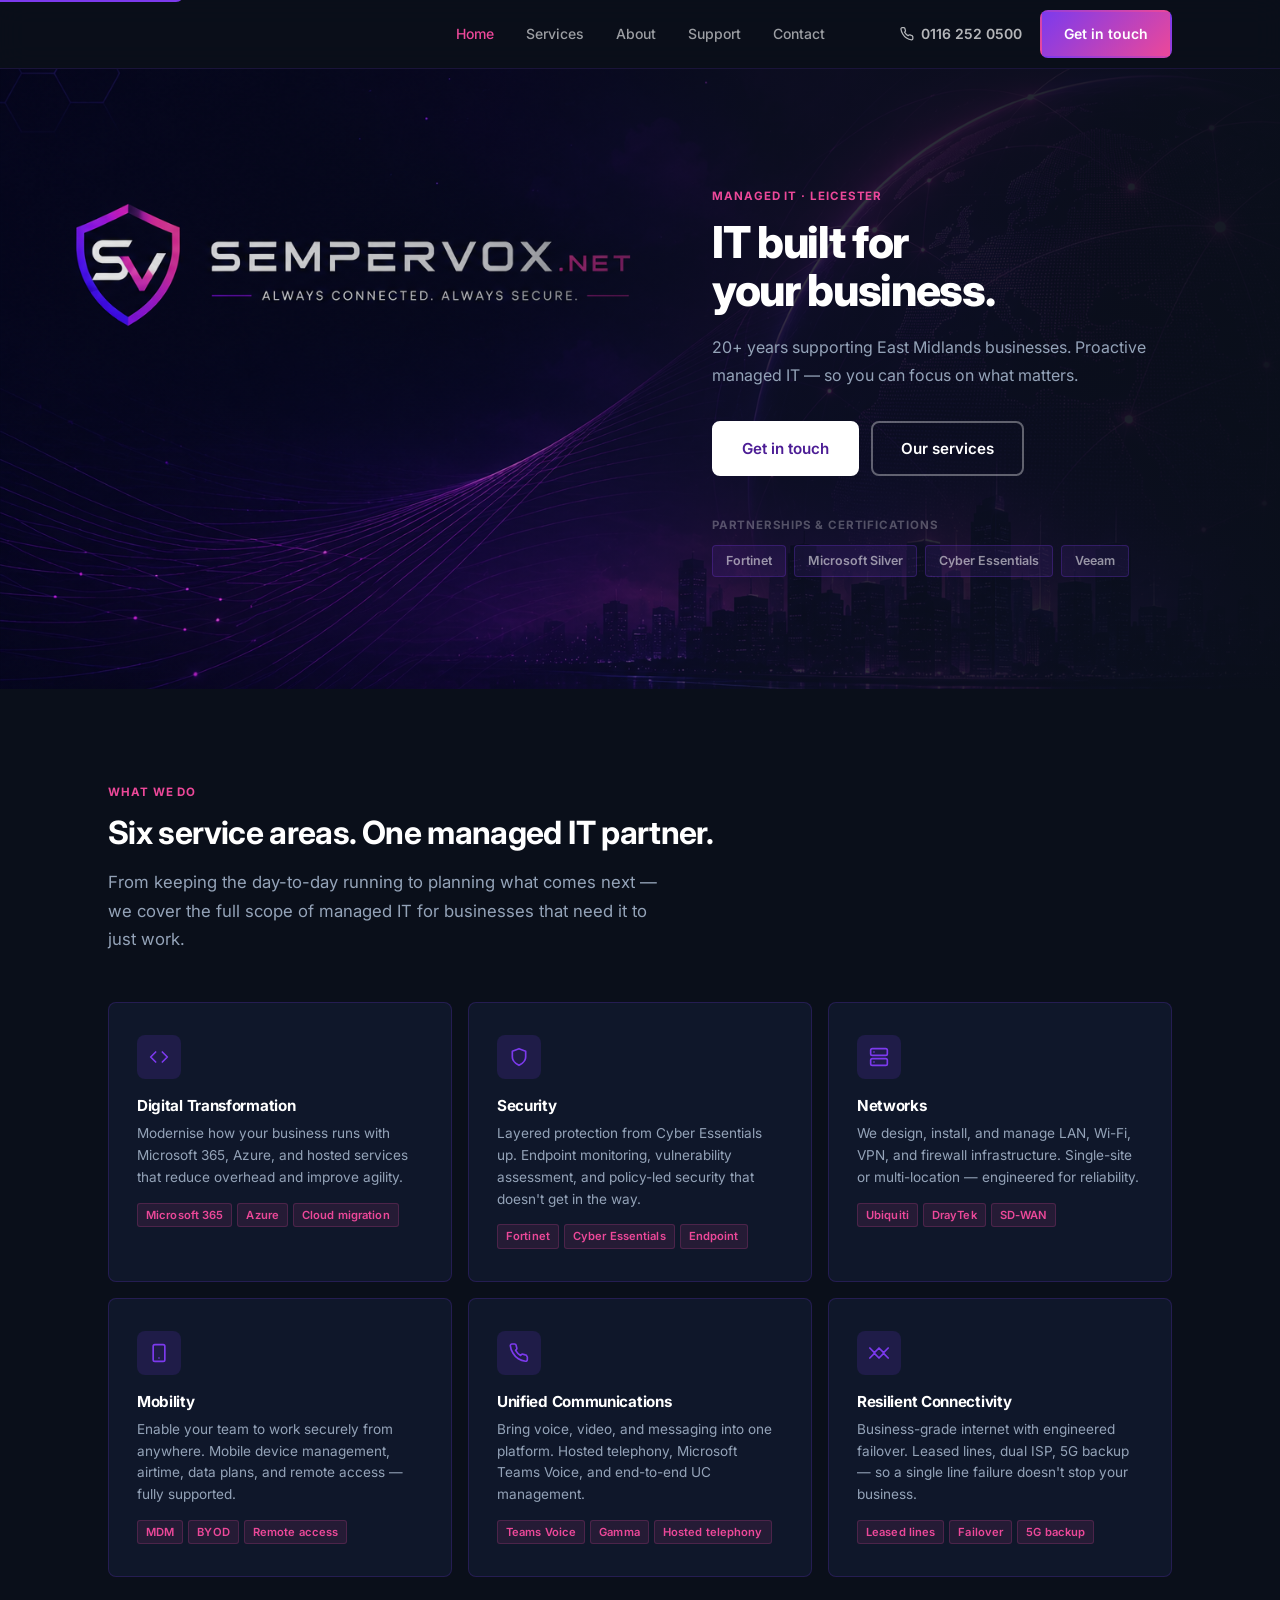
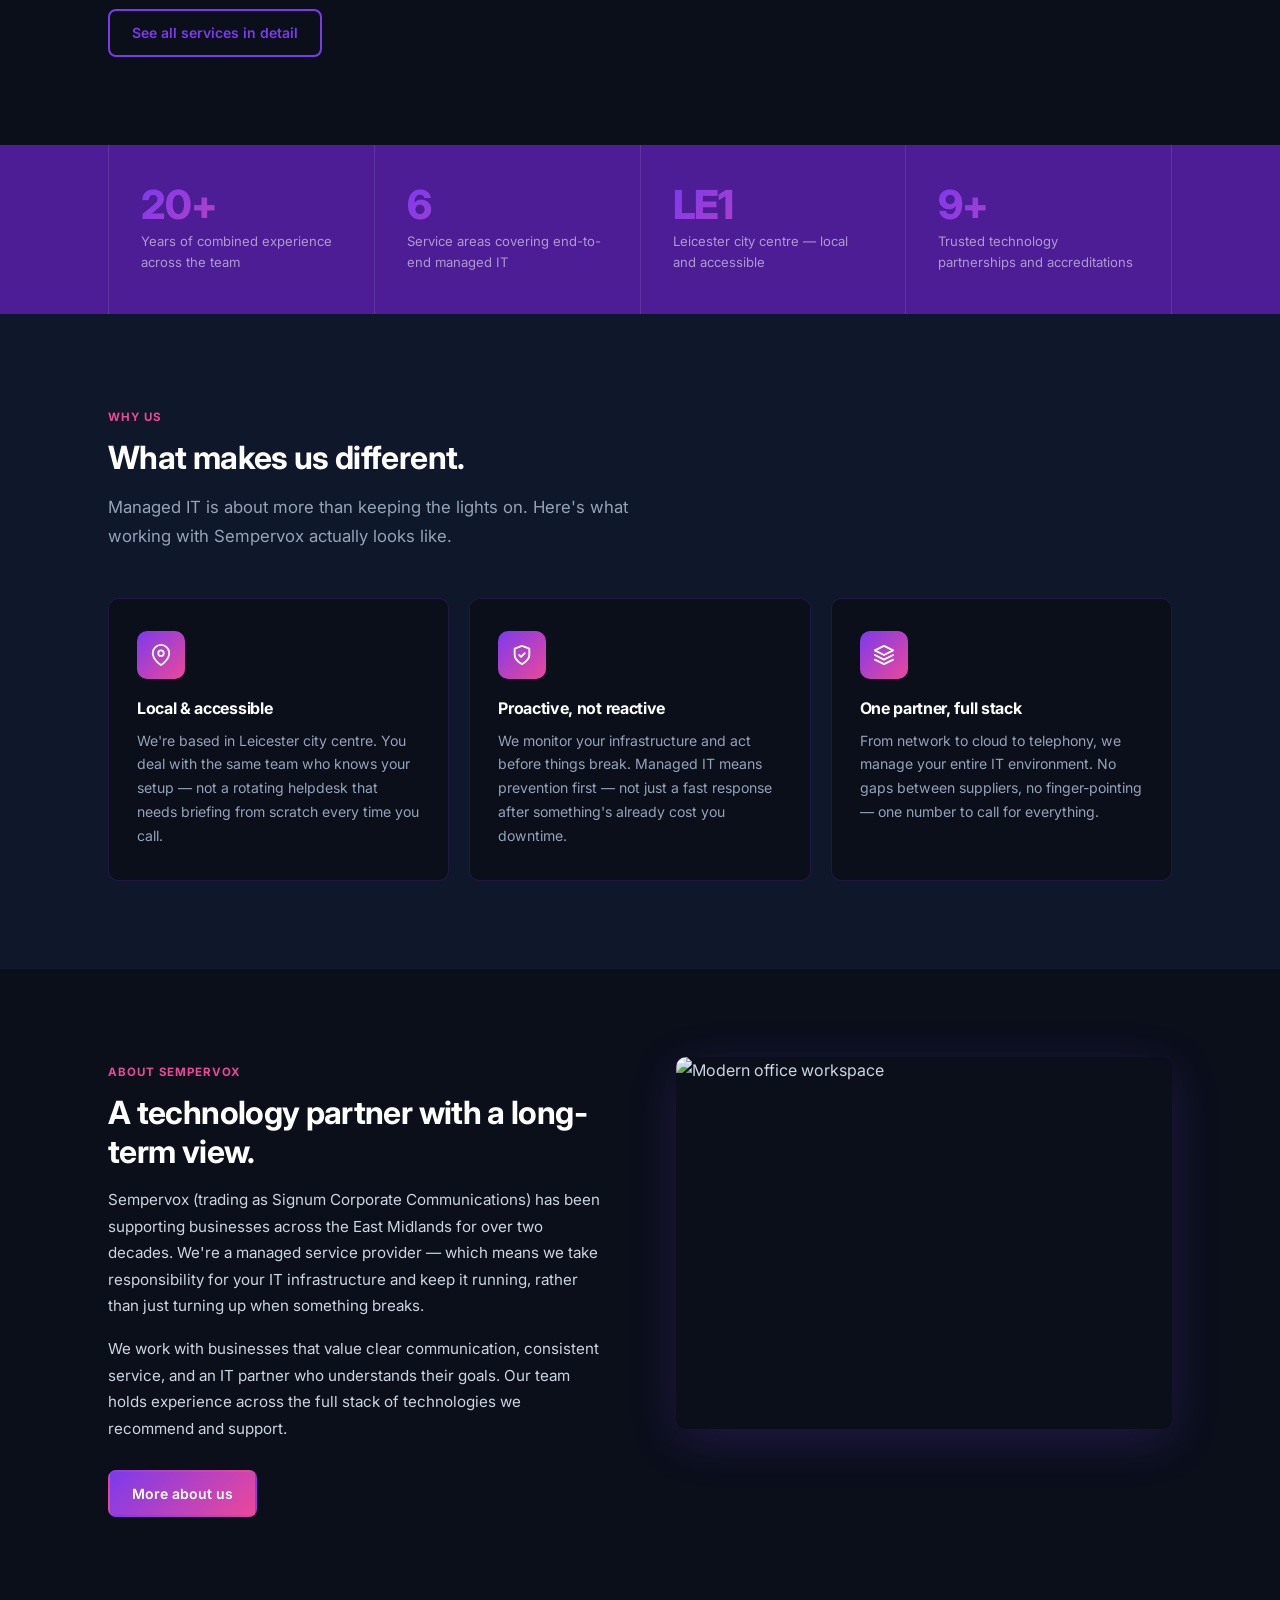
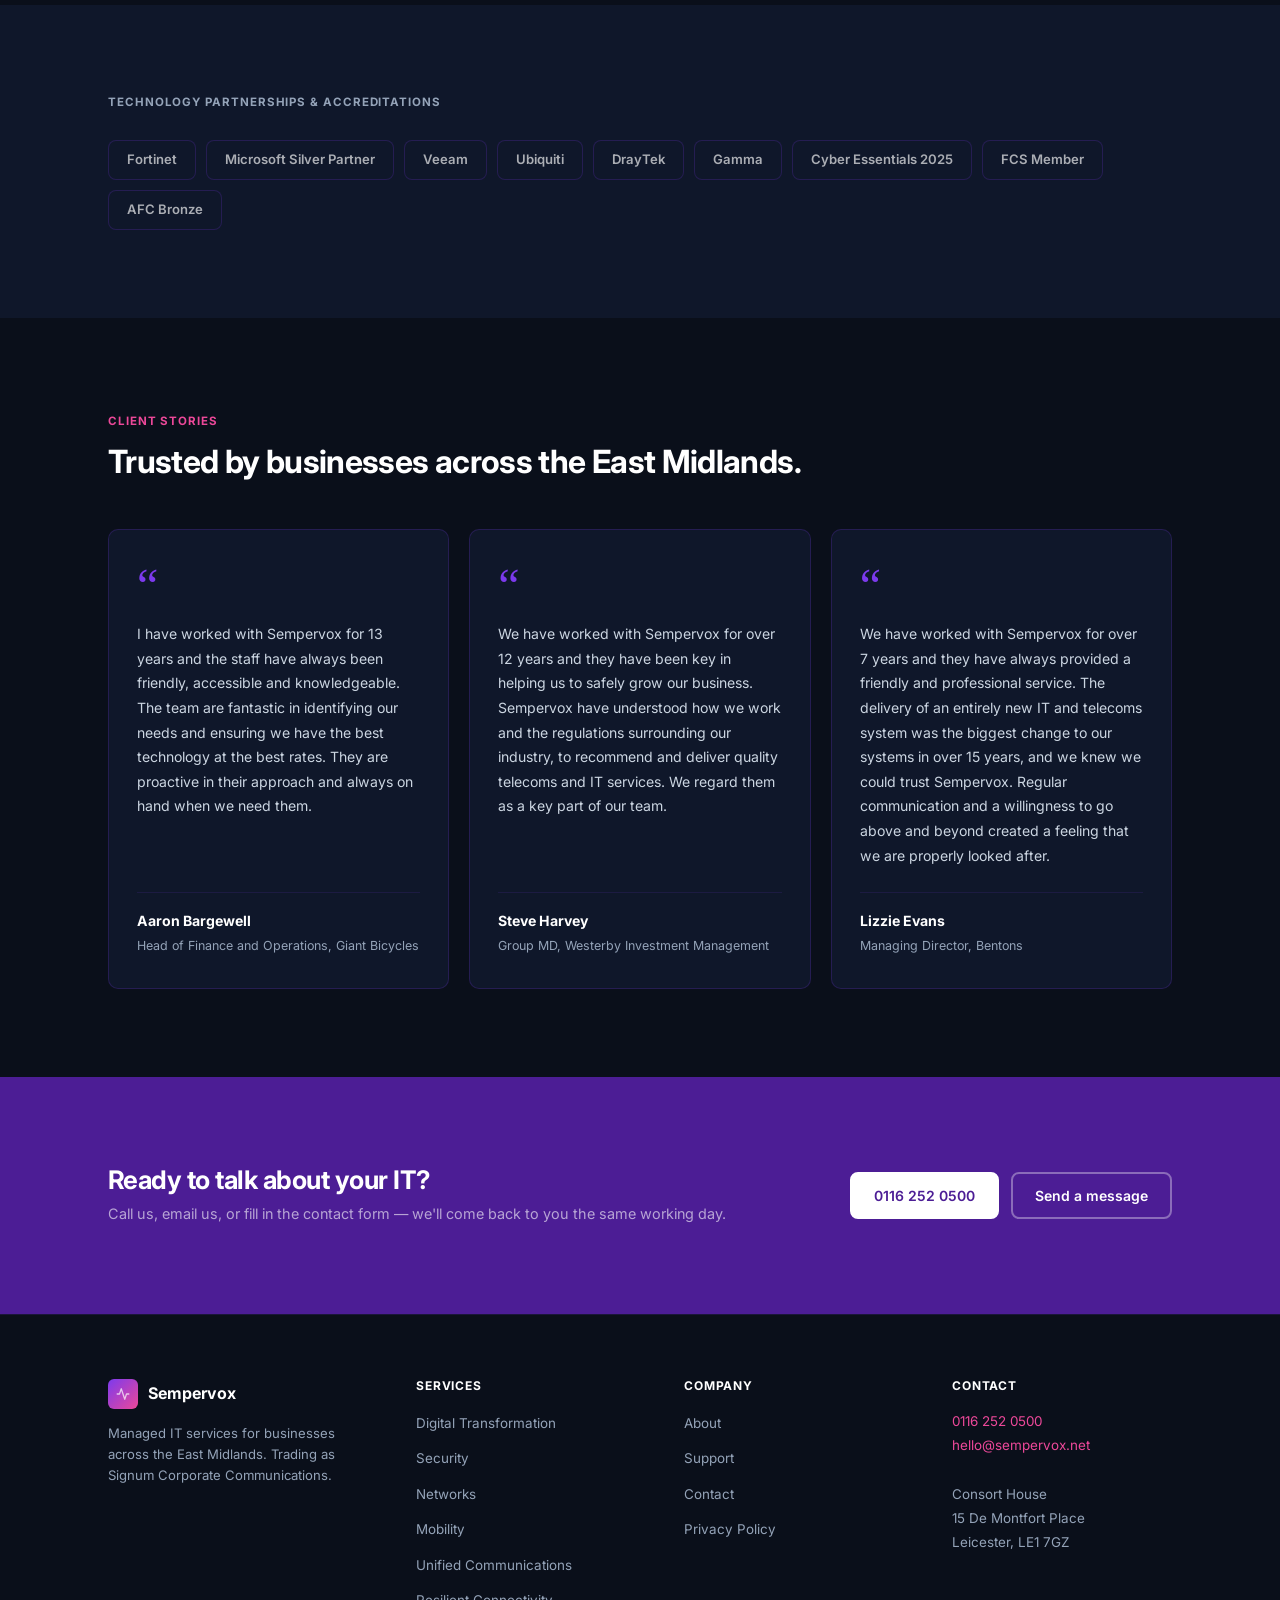
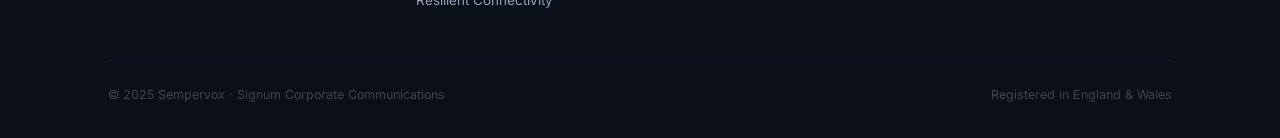
==== commit 7a4c3354: "Add client testimonials section to homepage Three long-term client quotes (Giant Bicycles 13yr, West" ====
--- a/index.html
+++ b/index.html
@@ -262,6 +262,40 @@
     </div>
   </section>
 
+  <!-- TESTIMONIALS -->
+  <section class="section">
+    <div class="container">
+      <span class="label">Client stories</span>
+      <h2 class="section-title">Trusted by businesses across the East Midlands.</h2>
+      <div class="testimonials-grid">
+        <div class="testimonial-card">
+          <span class="testimonial-quote-mark">&ldquo;</span>
+          <p class="testimonial-quote">I have worked with Sempervox for 13 years and the staff have always been friendly, accessible and knowledgeable. The team are fantastic in identifying our needs and ensuring we have the best technology at the best rates. They are proactive in their approach and always on hand when we need them.</p>
+          <div class="testimonial-author">
+            <div class="testimonial-name">Aaron Bargewell</div>
+            <div class="testimonial-role">Head of Finance and Operations, Giant Bicycles</div>
+          </div>
+        </div>
+        <div class="testimonial-card">
+          <span class="testimonial-quote-mark">&ldquo;</span>
+          <p class="testimonial-quote">We have worked with Sempervox for over 12 years and they have been key in helping us to safely grow our business. Sempervox have understood how we work and the regulations surrounding our industry, to recommend and deliver quality telecoms and IT services. We regard them as a key part of our team.</p>
+          <div class="testimonial-author">
+            <div class="testimonial-name">Steve Harvey</div>
+            <div class="testimonial-role">Group MD, Westerby Investment Management</div>
+          </div>
+        </div>
+        <div class="testimonial-card">
+          <span class="testimonial-quote-mark">&ldquo;</span>
+          <p class="testimonial-quote">We have worked with Sempervox for over 7 years and they have always provided a friendly and professional service. The delivery of an entirely new IT and telecoms system was the biggest change to our systems in over 15 years, and we knew we could trust Sempervox. Regular communication and a willingness to go above and beyond created a feeling that we are properly looked after.</p>
+          <div class="testimonial-author">
+            <div class="testimonial-name">Lizzie Evans</div>
+            <div class="testimonial-role">Managing Director, Bentons</div>
+          </div>
+        </div>
+      </div>
+    </div>
+  </section>
+
   <!-- CTA -->
   <section class="section section--navy">
     <div class="container">
--- a/style.css
+++ b/style.css
@@ -951,6 +951,54 @@
 .why-card h3 { font-size: 1rem; font-weight: 700; color: #fff; margin-bottom: 10px; }
 .why-card p { font-size: .88rem; color: var(--muted); line-height: 1.7; }
 
+/* ── Testimonials ───────────────────────────────────────────────────────────── */
+.testimonials-grid {
+  display: grid;
+  grid-template-columns: repeat(3, 1fr);
+  gap: 20px;
+  margin-top: 48px;
+}
+.testimonial-card {
+  background: var(--surface);
+  border: 1px solid var(--border);
+  border-radius: 10px;
+  padding: 32px 28px;
+  display: flex;
+  flex-direction: column;
+  transition: border-color .2s;
+}
+.testimonial-card:hover { border-color: var(--border-hover); }
+.testimonial-quote-mark {
+  font-size: 3rem;
+  line-height: 1;
+  color: var(--primary);
+  font-family: Georgia, serif;
+  margin-bottom: 12px;
+  display: block;
+}
+.testimonial-quote {
+  font-size: .88rem;
+  color: var(--text);
+  line-height: 1.75;
+  flex: 1;
+  margin-bottom: 24px;
+}
+.testimonial-author {
+  border-top: 1px solid rgba(124,58,237,.12);
+  padding-top: 16px;
+  margin-top: auto;
+}
+.testimonial-name {
+  font-size: .88rem;
+  font-weight: 700;
+  color: #fff;
+}
+.testimonial-role {
+  font-size: .78rem;
+  color: var(--muted);
+  margin-top: 3px;
+}
+
 /* ── Mobile nav / hamburger ─────────────────────────────────────────────────── */
 .nav-burger {
   display: none;
@@ -1027,6 +1075,7 @@
 @media (max-width: 960px) {
   .hero h1 { font-size: 2.25rem; }
   .why-grid { grid-template-columns: 1fr; }
+  .testimonials-grid { grid-template-columns: 1fr; }
   .services-grid { grid-template-columns: repeat(2, 1fr); }
   .stats-inner { grid-template-columns: repeat(2, 1fr); }
   .about-split { grid-template-columns: 1fr; gap: 40px; }
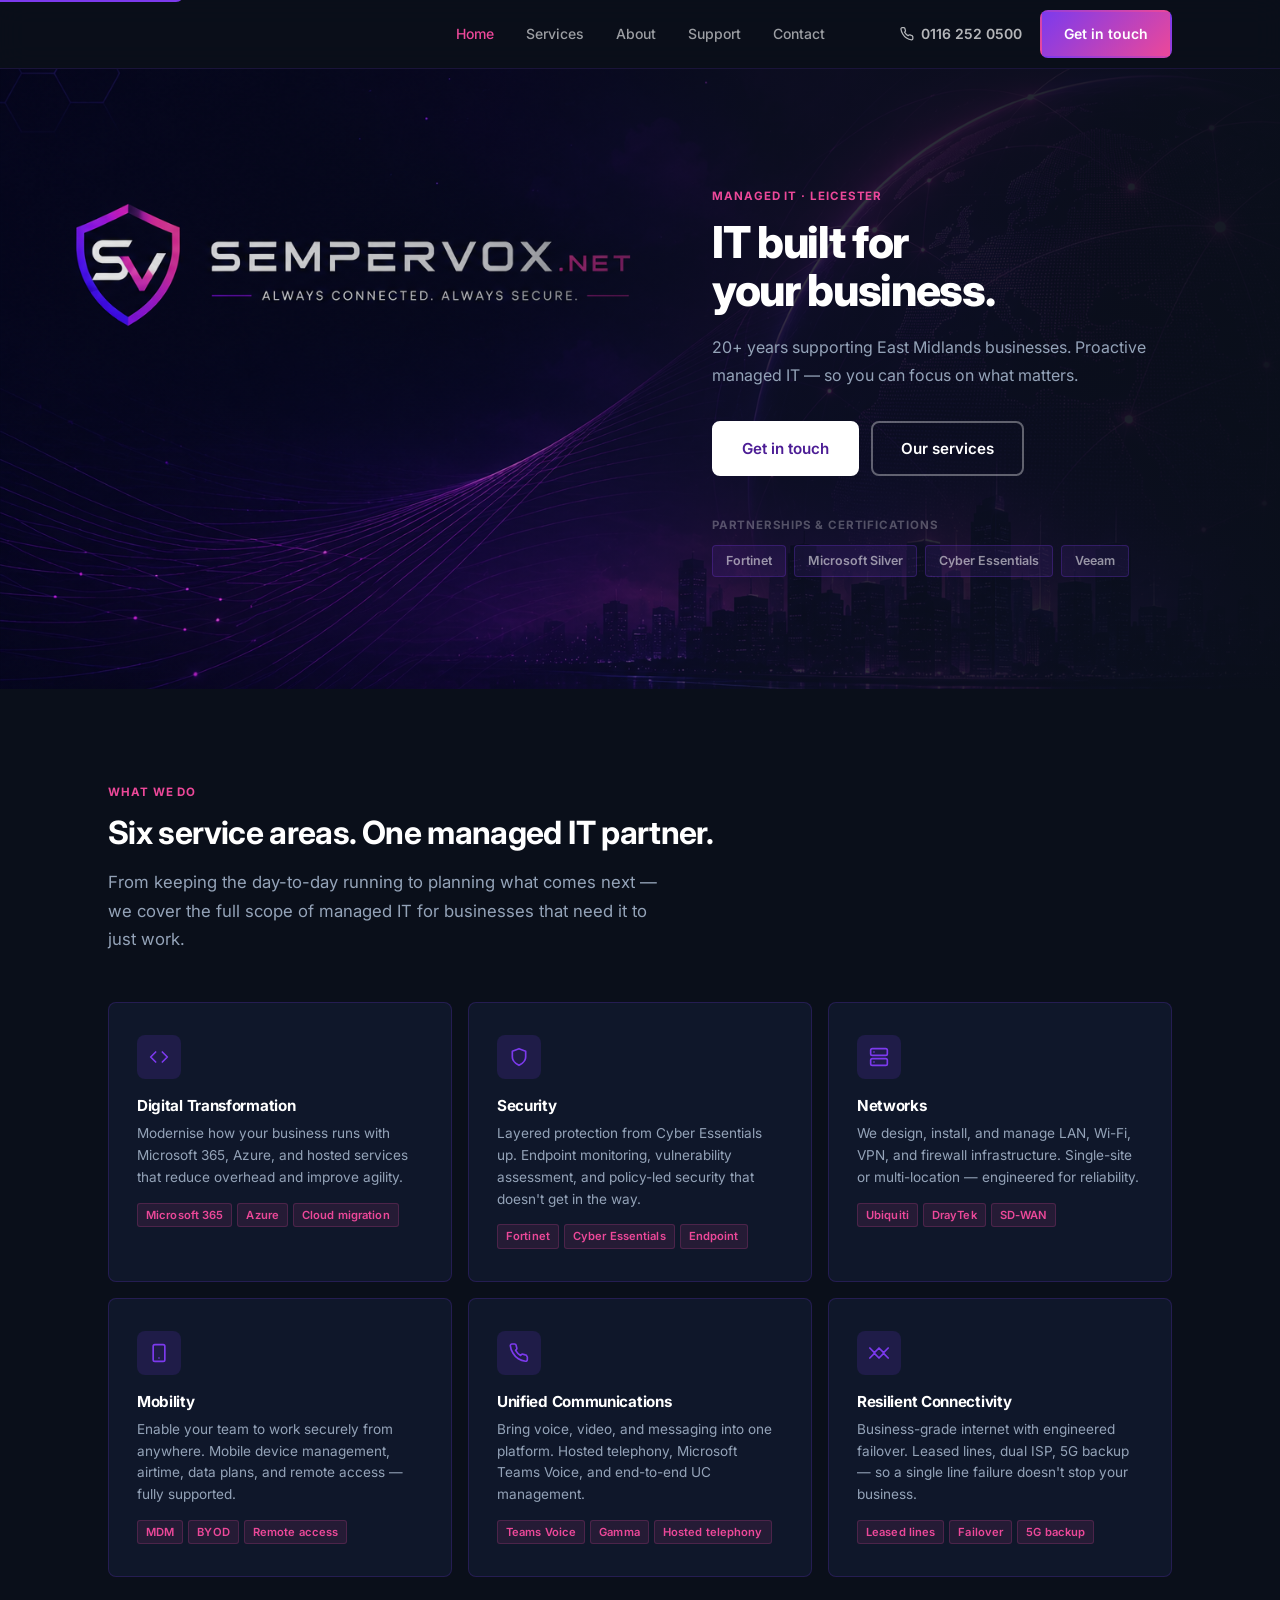
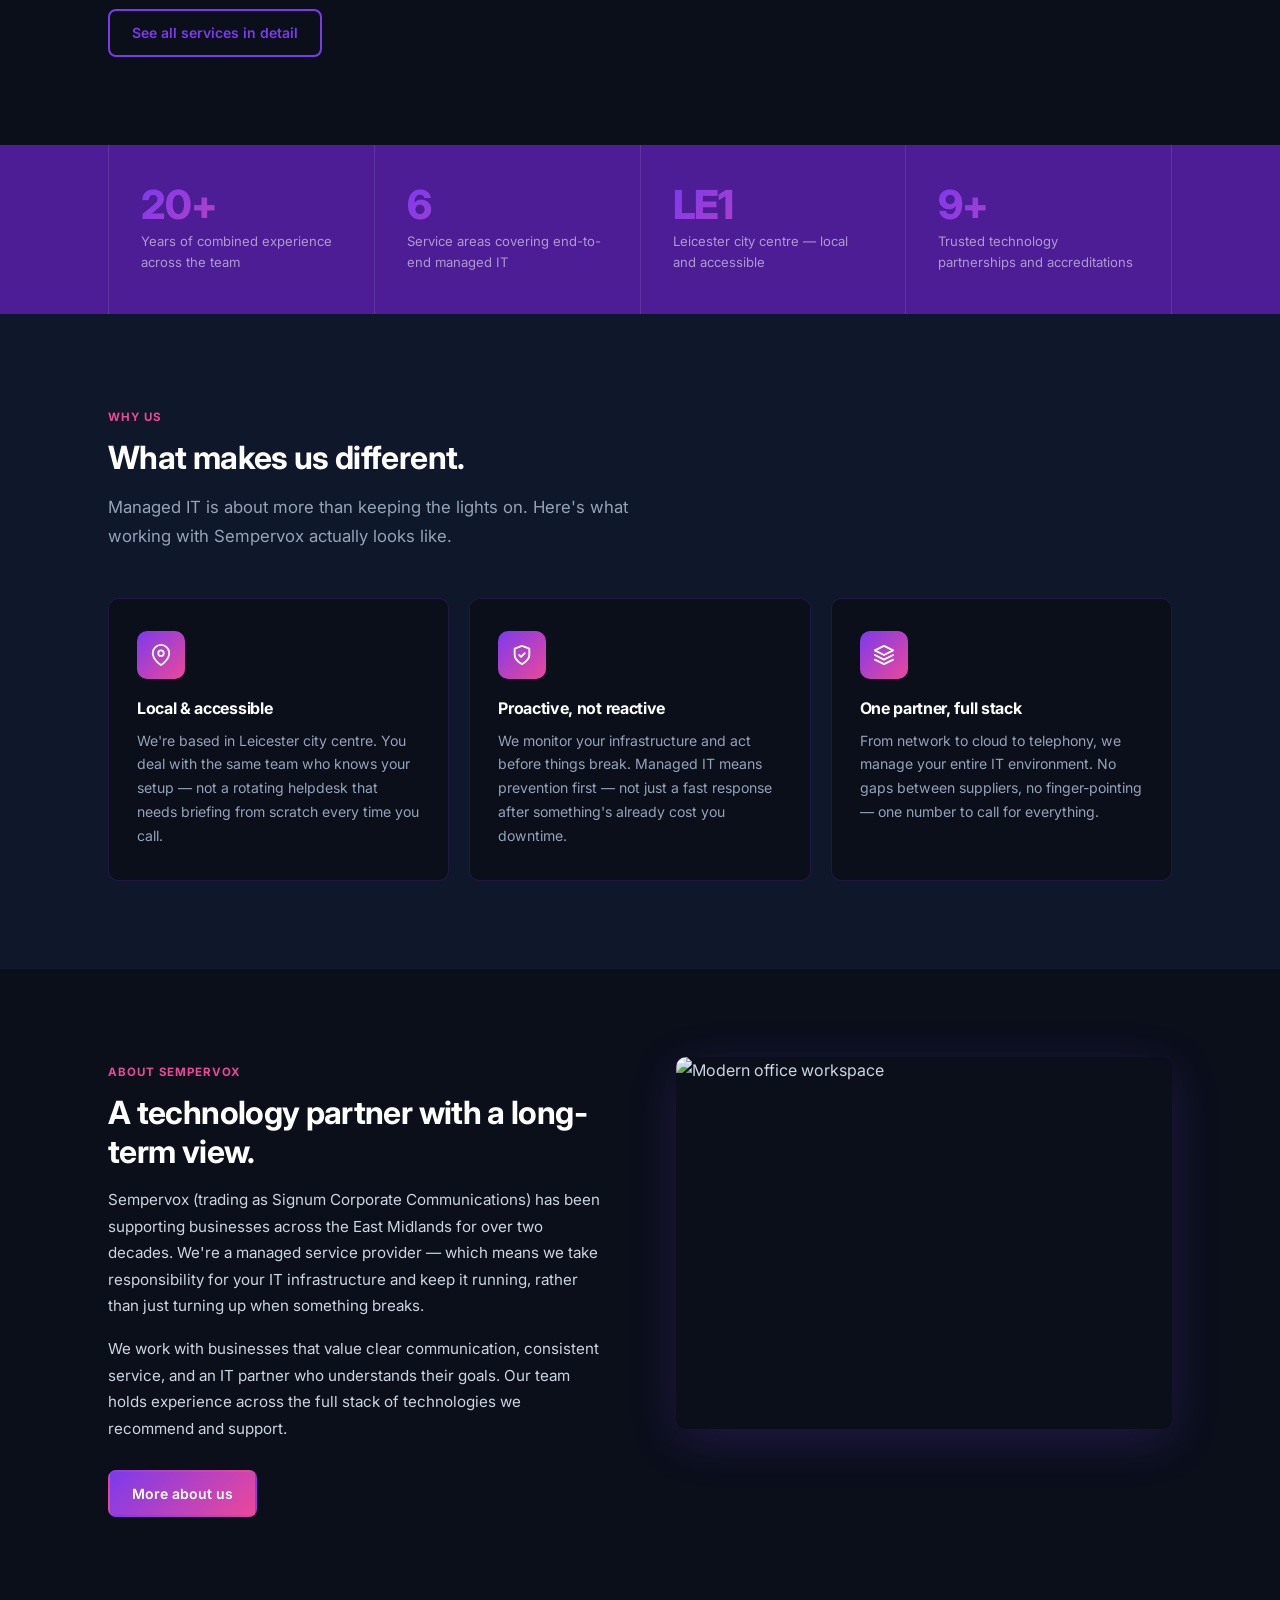
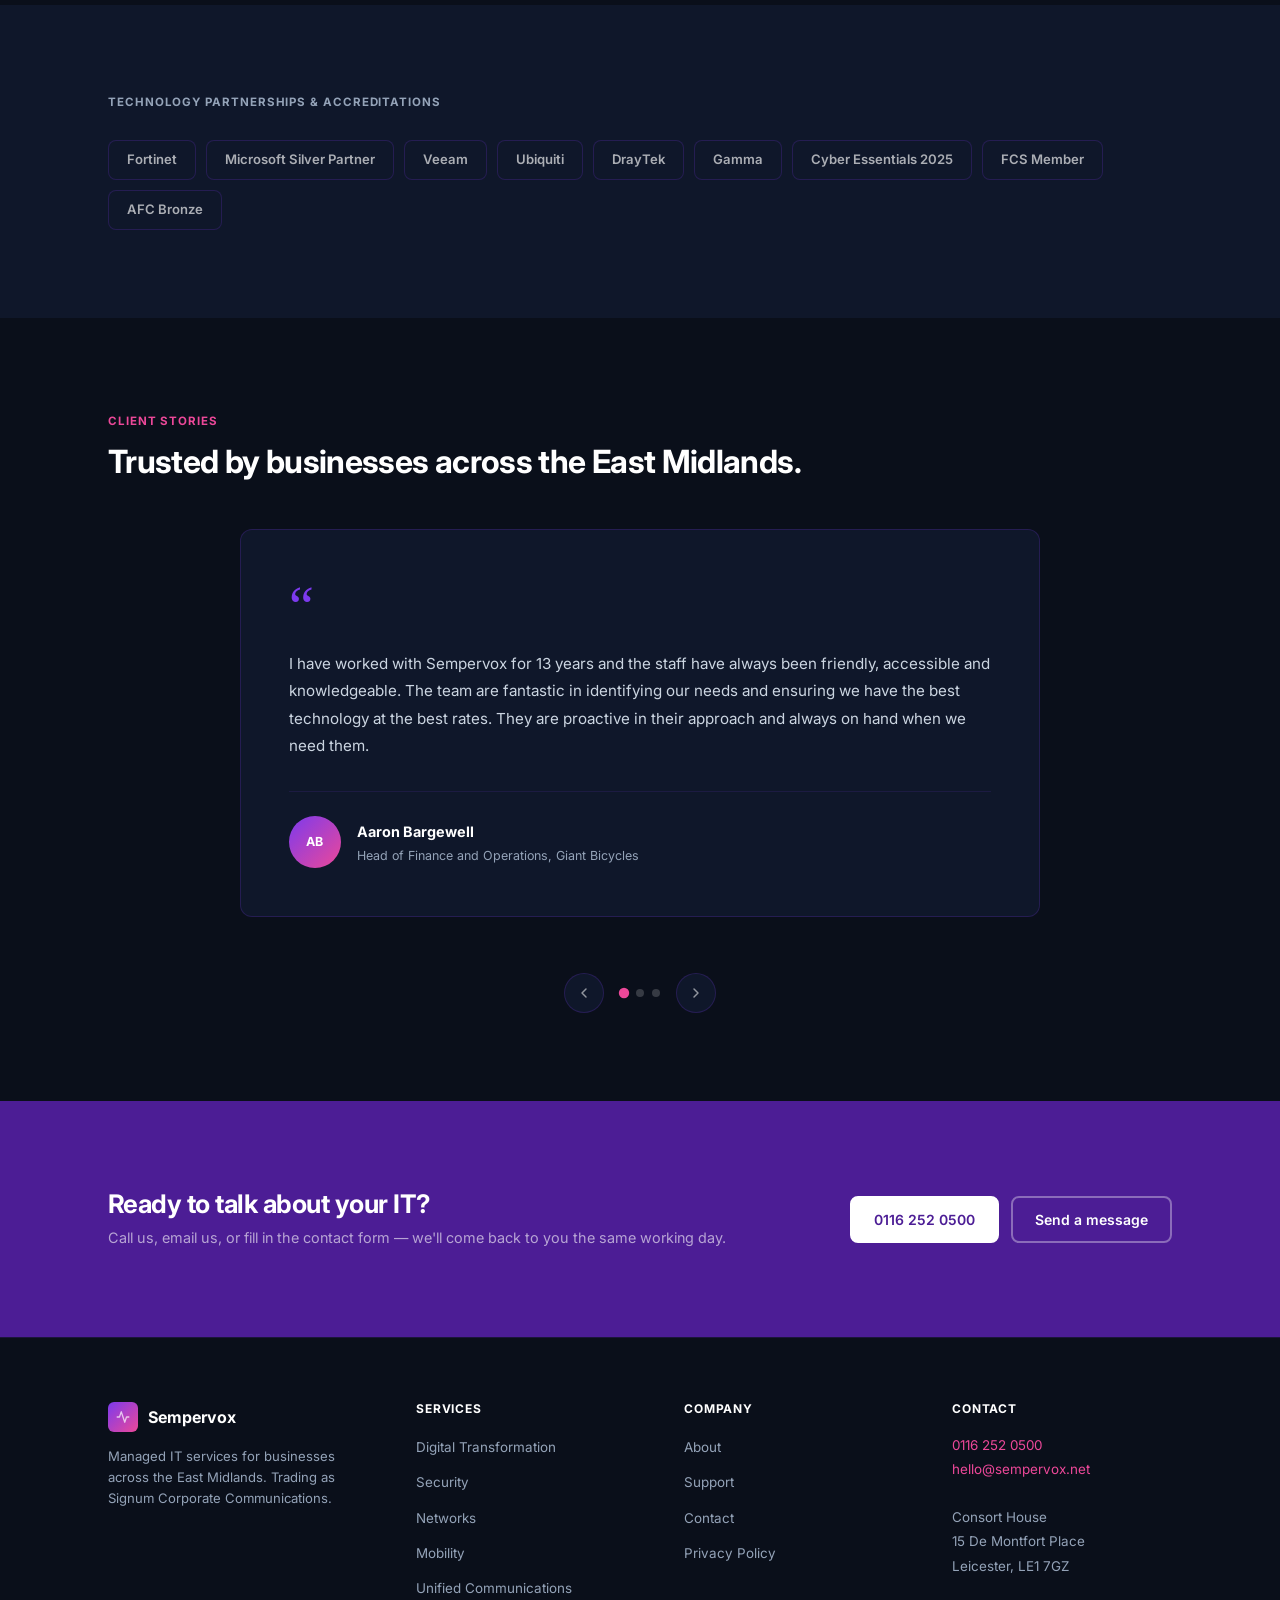
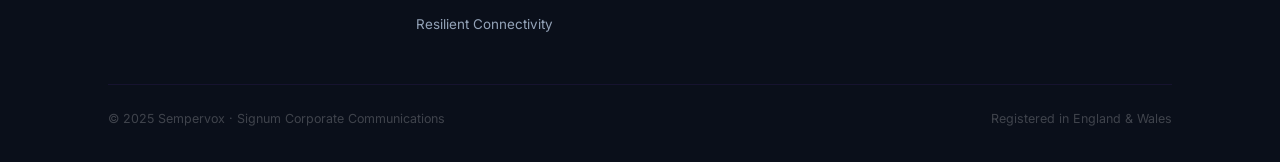
==== commit 47626a89: "Fix mobile nav display, add testimonial carousel with avatars, bump CSS to v5 - Fix extra navbar: mo" ====
--- a/index.html
+++ b/index.html
@@ -9,7 +9,7 @@
 <link rel="preconnect" href="https://fonts.googleapis.com"/>
 <link rel="preconnect" href="https://fonts.gstatic.com" crossorigin/>
 <link href="https://fonts.googleapis.com/css2?family=Inter:wght@400;500;600;700;800&display=swap" rel="stylesheet"/>
-<link rel="stylesheet" href="style.css?v=4"/>
+<link rel="stylesheet" href="style.css?v=5"/>
 </head>
 <body>
 <a class="skip-link" href="#main">Skip to main content</a>
@@ -267,30 +267,64 @@
     <div class="container">
       <span class="label">Client stories</span>
       <h2 class="section-title">Trusted by businesses across the East Midlands.</h2>
-      <div class="testimonials-grid">
-        <div class="testimonial-card">
-          <span class="testimonial-quote-mark">&ldquo;</span>
-          <p class="testimonial-quote">I have worked with Sempervox for 13 years and the staff have always been friendly, accessible and knowledgeable. The team are fantastic in identifying our needs and ensuring we have the best technology at the best rates. They are proactive in their approach and always on hand when we need them.</p>
-          <div class="testimonial-author">
-            <div class="testimonial-name">Aaron Bargewell</div>
-            <div class="testimonial-role">Head of Finance and Operations, Giant Bicycles</div>
-          </div>
-        </div>
-        <div class="testimonial-card">
-          <span class="testimonial-quote-mark">&ldquo;</span>
-          <p class="testimonial-quote">We have worked with Sempervox for over 12 years and they have been key in helping us to safely grow our business. Sempervox have understood how we work and the regulations surrounding our industry, to recommend and deliver quality telecoms and IT services. We regard them as a key part of our team.</p>
-          <div class="testimonial-author">
-            <div class="testimonial-name">Steve Harvey</div>
-            <div class="testimonial-role">Group MD, Westerby Investment Management</div>
-          </div>
-        </div>
-        <div class="testimonial-card">
-          <span class="testimonial-quote-mark">&ldquo;</span>
-          <p class="testimonial-quote">We have worked with Sempervox for over 7 years and they have always provided a friendly and professional service. The delivery of an entirely new IT and telecoms system was the biggest change to our systems in over 15 years, and we knew we could trust Sempervox. Regular communication and a willingness to go above and beyond created a feeling that we are properly looked after.</p>
-          <div class="testimonial-author">
-            <div class="testimonial-name">Lizzie Evans</div>
-            <div class="testimonial-role">Managing Director, Bentons</div>
-          </div>
+      <div class="testimonial-carousel">
+        <div class="testimonial-track" id="testimonialTrack">
+
+          <div class="testimonial-slide">
+            <div class="testimonial-card">
+              <span class="testimonial-quote-mark">&ldquo;</span>
+              <p class="testimonial-quote">I have worked with Sempervox for 13 years and the staff have always been friendly, accessible and knowledgeable. The team are fantastic in identifying our needs and ensuring we have the best technology at the best rates. They are proactive in their approach and always on hand when we need them.</p>
+              <div class="testimonial-author">
+                <div class="testimonial-avatar">AB</div>
+                <div>
+                  <div class="testimonial-name">Aaron Bargewell</div>
+                  <div class="testimonial-role">Head of Finance and Operations, Giant Bicycles</div>
+                </div>
+              </div>
+            </div>
+          </div>
+
+          <div class="testimonial-slide">
+            <div class="testimonial-card">
+              <span class="testimonial-quote-mark">&ldquo;</span>
+              <p class="testimonial-quote">We have worked with Sempervox for over 12 years and they have been key in helping us to safely grow our business. Sempervox have understood how we work and the regulations surrounding our industry, to recommend and deliver quality telecoms and IT services. We regard the people at Sempervox as a key part of our team.</p>
+              <div class="testimonial-author">
+                <div class="testimonial-avatar">SH</div>
+                <div>
+                  <div class="testimonial-name">Steve Harvey</div>
+                  <div class="testimonial-role">Group MD, Westerby Investment Management</div>
+                </div>
+              </div>
+            </div>
+          </div>
+
+          <div class="testimonial-slide">
+            <div class="testimonial-card">
+              <span class="testimonial-quote-mark">&ldquo;</span>
+              <p class="testimonial-quote">We have worked with Sempervox for over 7 years and they have always provided a friendly and professional service. The delivery of an entirely new IT and telecoms system was the biggest change to our systems in over 15 years, and we knew we could trust Sempervox. Regular communication and a willingness to go above and beyond created a feeling that we are properly looked after.</p>
+              <div class="testimonial-author">
+                <div class="testimonial-avatar">LE</div>
+                <div>
+                  <div class="testimonial-name">Lizzie Evans</div>
+                  <div class="testimonial-role">Managing Director, Bentons</div>
+                </div>
+              </div>
+            </div>
+          </div>
+
+        </div>
+        <div class="testimonial-controls">
+          <button class="testimonial-btn" id="testimonialPrev" aria-label="Previous testimonial">
+            <svg width="16" height="16" viewBox="0 0 24 24" fill="none" stroke="currentColor" stroke-width="2.2" stroke-linecap="round" stroke-linejoin="round"><polyline points="15 18 9 12 15 6"/></svg>
+          </button>
+          <div class="testimonial-dots">
+            <button class="testimonial-dot is-active" data-index="0" aria-label="Testimonial 1"></button>
+            <button class="testimonial-dot" data-index="1" aria-label="Testimonial 2"></button>
+            <button class="testimonial-dot" data-index="2" aria-label="Testimonial 3"></button>
+          </div>
+          <button class="testimonial-btn" id="testimonialNext" aria-label="Next testimonial">
+            <svg width="16" height="16" viewBox="0 0 24 24" fill="none" stroke="currentColor" stroke-width="2.2" stroke-linecap="round" stroke-linejoin="round"><polyline points="9 18 15 12 9 6"/></svg>
+          </button>
         </div>
       </div>
     </div>
--- a/style.css
+++ b/style.css
@@ -951,45 +951,60 @@
 .why-card h3 { font-size: 1rem; font-weight: 700; color: #fff; margin-bottom: 10px; }
 .why-card p { font-size: .88rem; color: var(--muted); line-height: 1.7; }
 
-/* ── Testimonials ───────────────────────────────────────────────────────────── */
-.testimonials-grid {
-  display: grid;
-  grid-template-columns: repeat(3, 1fr);
-  gap: 20px;
+/* ── Testimonials carousel ───────────────────────────────────────────────────── */
+.testimonial-carousel {
+  position: relative;
   margin-top: 48px;
-}
+  overflow: hidden;
+}
+.testimonial-track {
+  display: flex;
+  transition: transform .45s cubic-bezier(.4,0,.2,1);
+  will-change: transform;
+}
+.testimonial-slide { min-width: 100%; }
 .testimonial-card {
   background: var(--surface);
   border: 1px solid var(--border);
-  border-radius: 10px;
-  padding: 32px 28px;
-  display: flex;
-  flex-direction: column;
-  transition: border-color .2s;
-}
-.testimonial-card:hover { border-color: var(--border-hover); }
+  border-radius: 12px;
+  padding: 48px;
+  max-width: 800px;
+  margin: 0 auto;
+}
 .testimonial-quote-mark {
-  font-size: 3rem;
+  font-size: 3.5rem;
   line-height: 1;
   color: var(--primary);
   font-family: Georgia, serif;
-  margin-bottom: 12px;
+  margin-bottom: 16px;
   display: block;
 }
 .testimonial-quote {
-  font-size: .88rem;
+  font-size: .95rem;
   color: var(--text);
-  line-height: 1.75;
-  flex: 1;
-  margin-bottom: 24px;
+  line-height: 1.8;
+  margin-bottom: 32px;
 }
 .testimonial-author {
+  display: flex;
+  align-items: center;
+  gap: 16px;
+  padding-top: 24px;
   border-top: 1px solid rgba(124,58,237,.12);
-  padding-top: 16px;
-  margin-top: auto;
+}
+.testimonial-avatar {
+  width: 52px; height: 52px;
+  border-radius: 50%;
+  background: var(--gradient);
+  display: grid; place-items: center;
+  font-size: .78rem;
+  font-weight: 700;
+  color: #fff;
+  flex-shrink: 0;
+  letter-spacing: .04em;
 }
 .testimonial-name {
-  font-size: .88rem;
+  font-size: .9rem;
   font-weight: 700;
   color: #fff;
 }
@@ -997,7 +1012,38 @@
   font-size: .78rem;
   color: var(--muted);
   margin-top: 3px;
-}
+  line-height: 1.4;
+}
+.testimonial-controls {
+  display: flex;
+  align-items: center;
+  justify-content: center;
+  gap: 16px;
+  margin-top: 28px;
+}
+.testimonial-btn {
+  width: 40px; height: 40px;
+  background: var(--surface);
+  border: 1px solid var(--border);
+  border-radius: 50%;
+  display: grid; place-items: center;
+  cursor: pointer;
+  color: rgba(255,255,255,.55);
+  transition: border-color .15s, color .15s;
+  flex-shrink: 0;
+}
+.testimonial-btn:hover { border-color: var(--secondary); color: var(--secondary); }
+.testimonial-dots { display: flex; gap: 8px; align-items: center; }
+.testimonial-dot {
+  width: 8px; height: 8px;
+  border-radius: 50%;
+  background: rgba(255,255,255,.18);
+  border: none;
+  cursor: pointer;
+  padding: 0;
+  transition: background .2s, transform .2s;
+}
+.testimonial-dot.is-active { background: var(--secondary); transform: scale(1.3); }
 
 /* ── Mobile nav / hamburger ─────────────────────────────────────────────────── */
 .nav-burger {
@@ -1030,15 +1076,13 @@
 .nav-burger[aria-expanded="true"] span:nth-child(3) { transform: translateY(-7px) rotate(-45deg); }
 
 .mobile-nav {
-  max-height: 0;
-  overflow: hidden;
-  transition: max-height .3s cubic-bezier(.4,0,.2,1);
+  display: none;
   background: rgba(10,15,26,.98);
   border-top: 1px solid rgba(124,58,237,.12);
   backdrop-filter: blur(14px);
   -webkit-backdrop-filter: blur(14px);
 }
-.mobile-nav.is-open { max-height: 460px; }
+.mobile-nav.is-open { display: block; }
 .mobile-nav nav {
   display: flex;
   flex-direction: column;
@@ -1067,15 +1111,10 @@
   flex-wrap: wrap;
 }
 
-@media (min-width: 641px) {
-  .mobile-nav { display: none !important; }
-}
-
 /* ── Responsive ─────────────────────────────────────────────────────────────── */
 @media (max-width: 960px) {
   .hero h1 { font-size: 2.25rem; }
   .why-grid { grid-template-columns: 1fr; }
-  .testimonials-grid { grid-template-columns: 1fr; }
   .services-grid { grid-template-columns: repeat(2, 1fr); }
   .stats-inner { grid-template-columns: repeat(2, 1fr); }
   .about-split { grid-template-columns: 1fr; gap: 40px; }
@@ -1109,6 +1148,7 @@
   .support-options { grid-template-columns: 1fr; }
   .cert-grid { grid-template-columns: 1fr; }
   .contact-form-card { padding: 24px; }
+  .testimonial-card { padding: 28px 22px; }
   .contact-methods { grid-template-columns: 1fr; }
   .services-overview { grid-template-columns: 1fr; }
   .svc-divider { margin: 48px 0; }
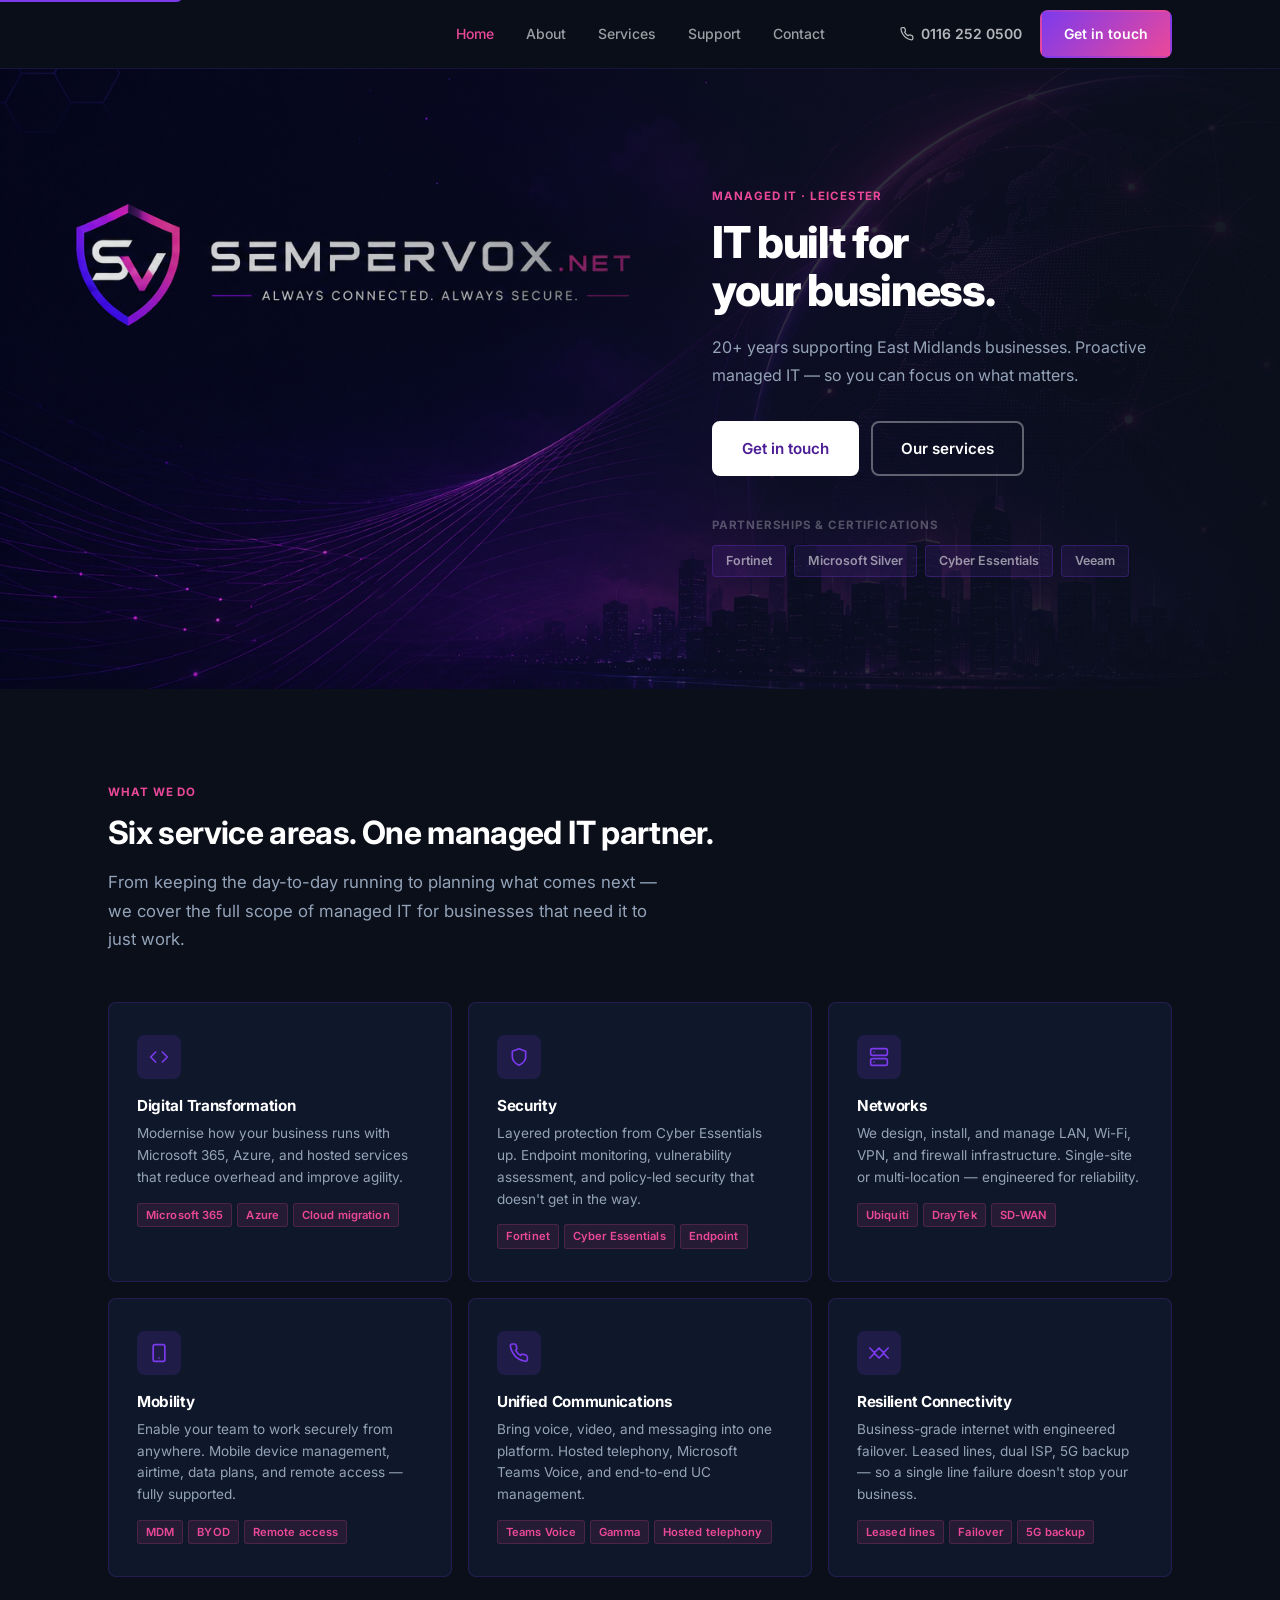
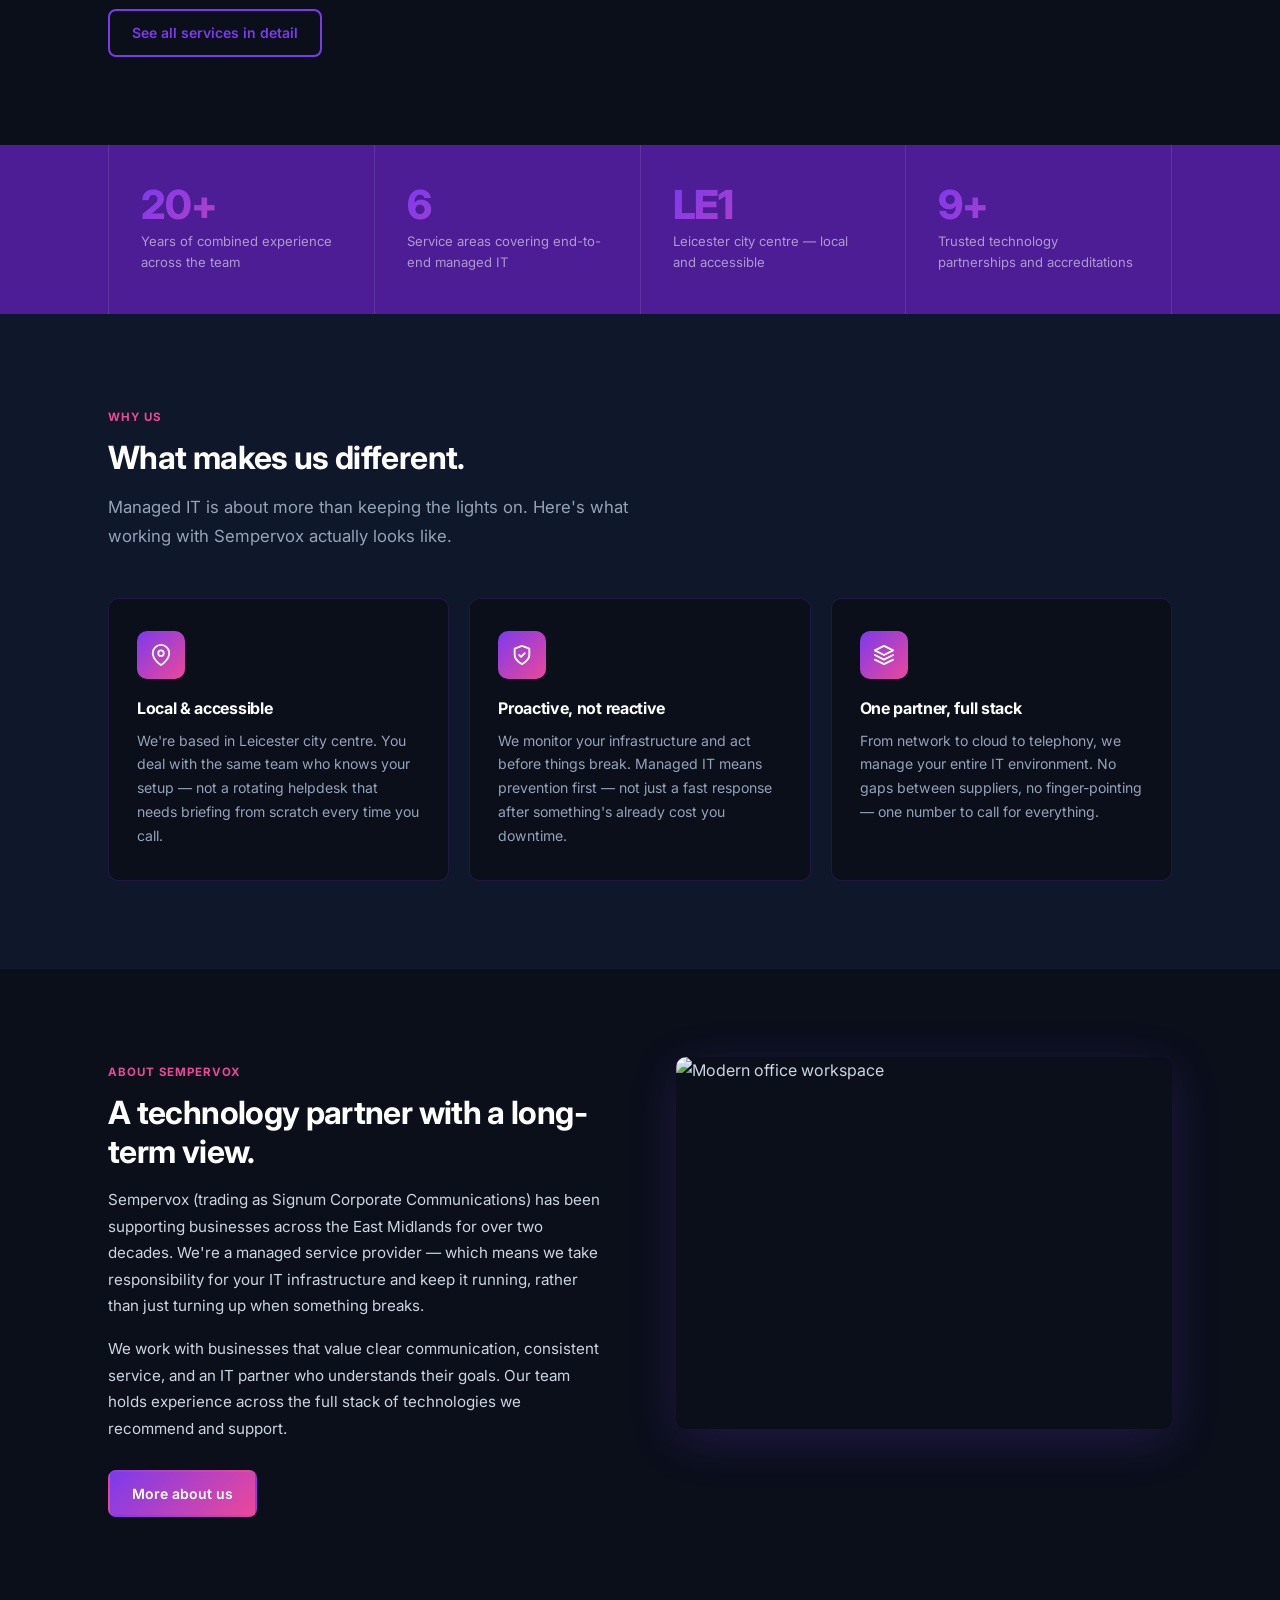
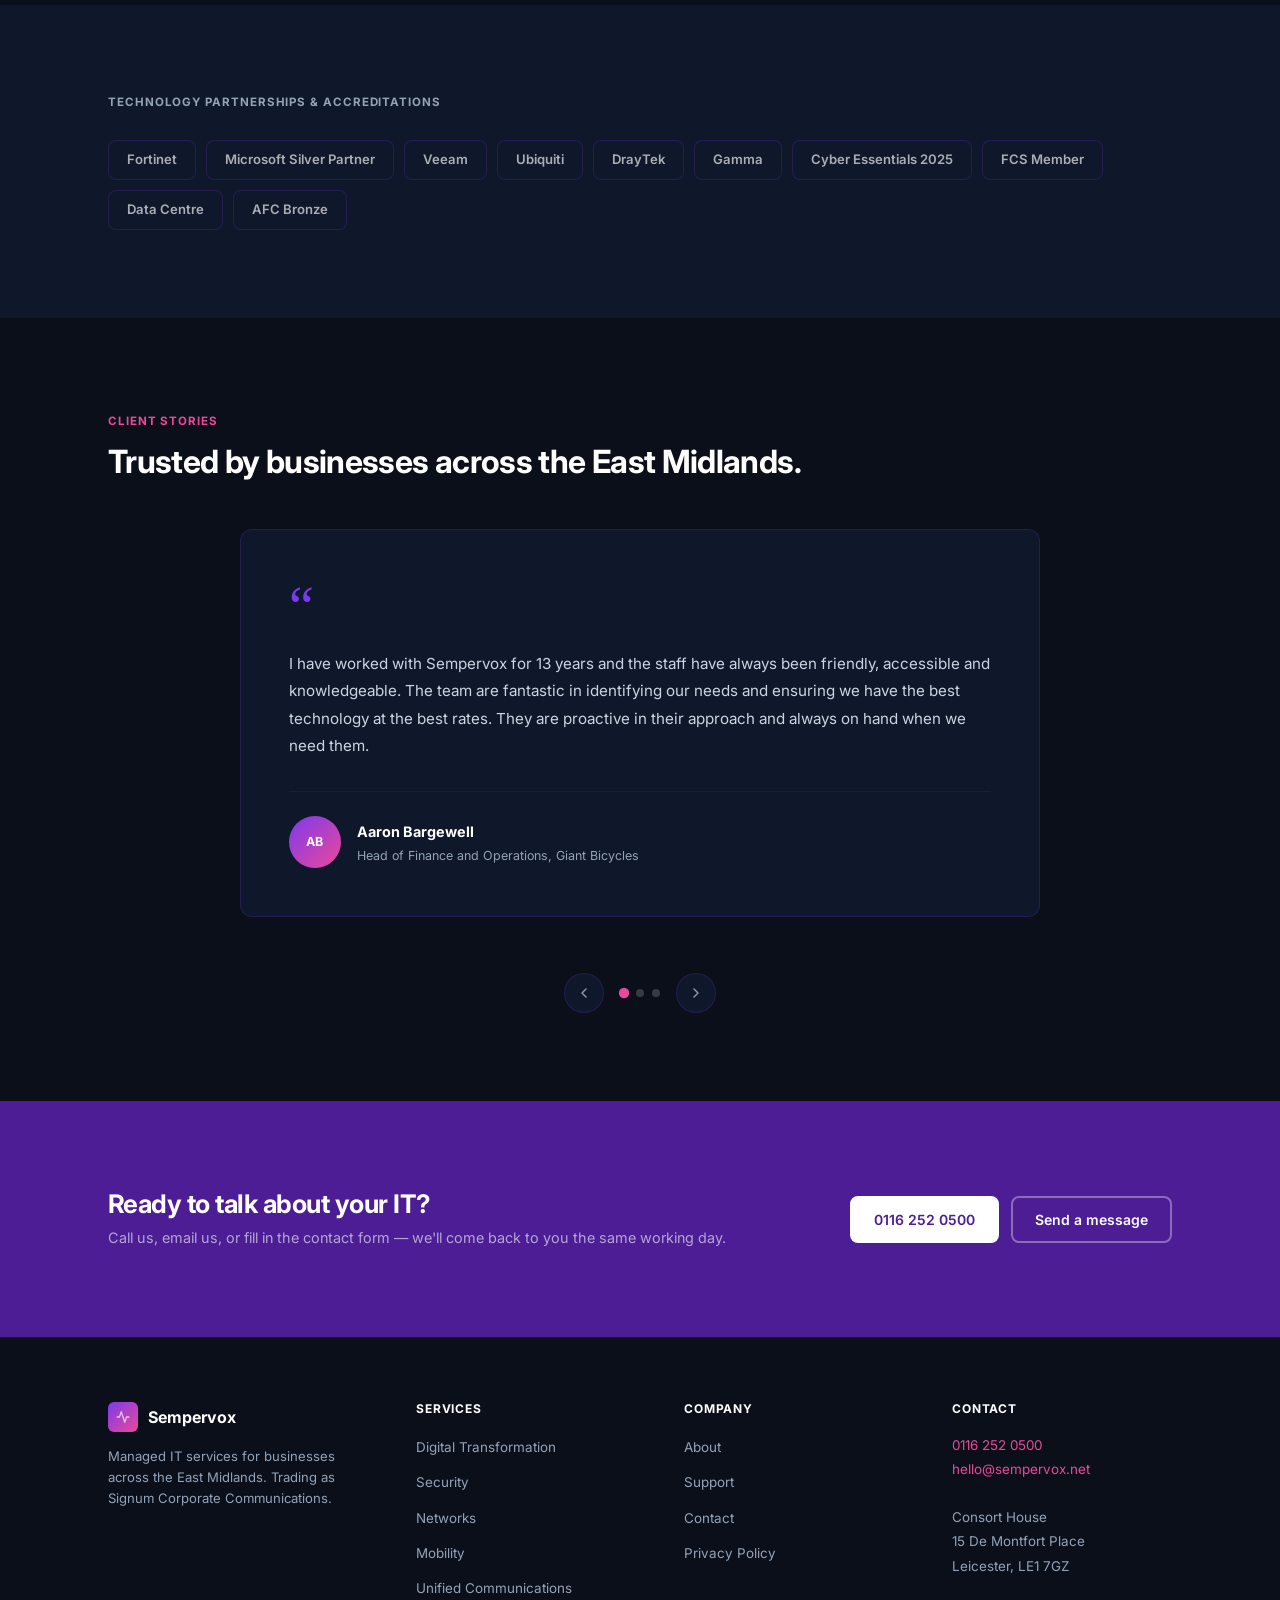
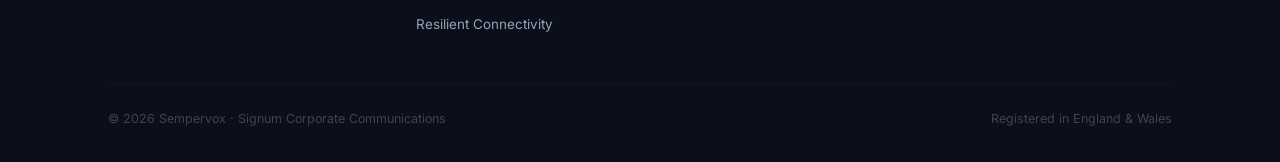
==== commit 4e195ad5: "Quick fixes: copyright year, Data Centre badge, nav order - Update footer copyright 2025 -> 2026 on " ====
--- a/index.html
+++ b/index.html
@@ -22,8 +22,8 @@
     </button>
     <nav class="nav-links" aria-label="Primary">
       <a href="index.html" aria-current="page">Home</a>
+      <a href="about.html">About</a>
       <a href="services.html">Services</a>
-      <a href="about.html">About</a>
       <a href="support.html">Support</a>
       <a href="contact.html">Contact</a>
     </nav>
@@ -38,8 +38,8 @@
   <div class="mobile-nav" id="mobile-nav" aria-hidden="true">
     <nav aria-label="Mobile navigation">
       <a href="index.html" aria-current="page">Home</a>
+      <a href="about.html">About</a>
       <a href="services.html">Services</a>
-      <a href="about.html">About</a>
       <a href="support.html">Support</a>
       <a href="contact.html">Contact</a>
     </nav>
@@ -257,6 +257,7 @@
         <span class="partner-badge">Gamma</span>
         <span class="partner-badge">Cyber Essentials 2025</span>
         <span class="partner-badge">FCS Member</span>
+        <span class="partner-badge">Data Centre</span>
         <span class="partner-badge">AFC Bronze</span>
       </div>
     </div>
@@ -393,12 +394,12 @@
       </div>
     </div>
     <div class="footer-bottom">
-      <span>© 2025 Sempervox · Signum Corporate Communications</span>
+      <span>© 2026 Sempervox · Signum Corporate Communications</span>
       <span>Registered in England &amp; Wales</span>
     </div>
   </div>
 </footer>
 
-<script src="main.js"></script>
+<script src="main.js?v=2"></script>
 </body>
 </html>
